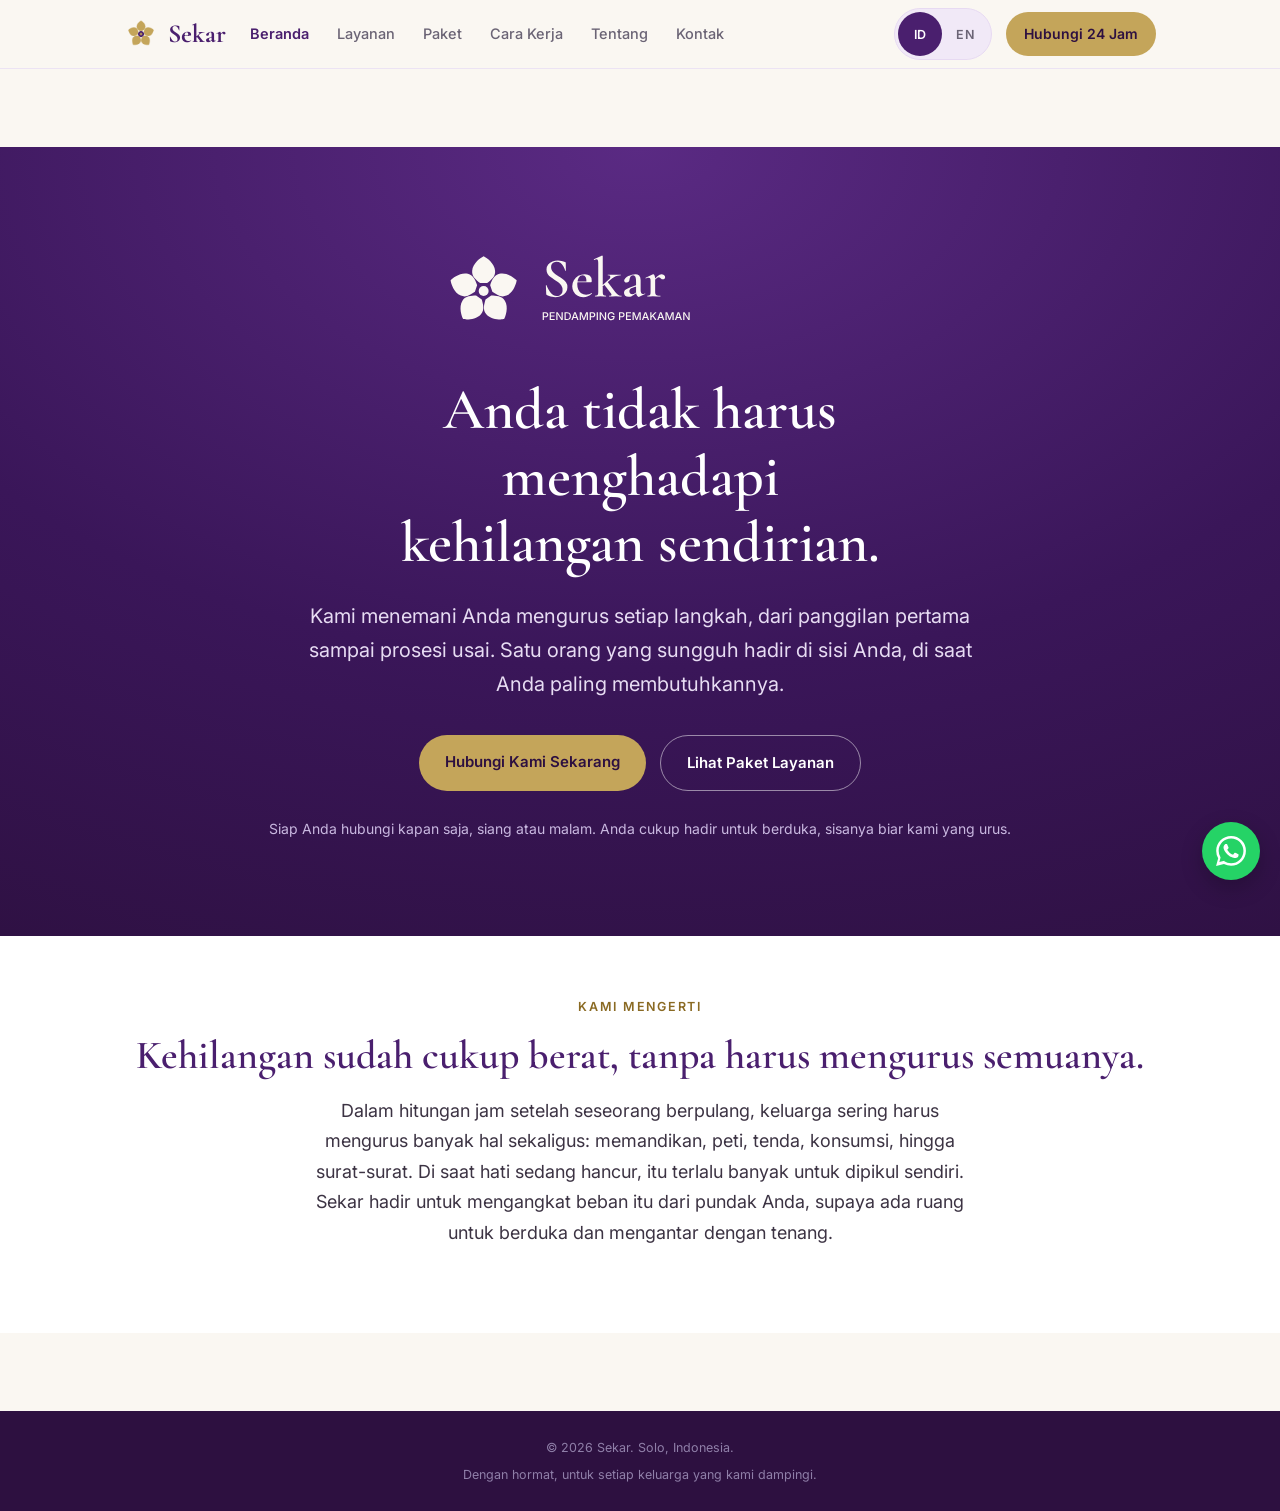
==== index.html @ c7b385d5 "Hero copy: drop "Solo" + pricing, warmer tone (ID + EN) Per founder feedback: remove the city ("Solo" ====
<!DOCTYPE html>
<html lang="id">
<head>
<meta charset="utf-8">
<meta name="viewport" content="width=device-width, initial-scale=1, viewport-fit=cover">
<title>Sekar — Pendamping Pemakaman, Solo</title>
<meta name="description" content="Sekar menemani keluarga di Solo mengurus seluruh proses pemakaman dan kremasi, dari telepon pertama sampai prosesi selesai. Satu harga tetap, satu orang yang menemani Anda.">
<link rel="icon" type="image/svg+xml" href="assets/favicon.svg">
<link rel="icon" type="image/png" href="assets/favicon.png">
<link rel="apple-touch-icon" href="assets/apple-touch-icon.png">
<link rel="preconnect" href="https://fonts.googleapis.com">
<link rel="preconnect" href="https://fonts.gstatic.com" crossorigin>
<link href="https://fonts.googleapis.com/css2?family=Cormorant+Garamond:wght@500;600;700&family=Inter:wght@400;500;600&display=swap" rel="stylesheet">
<link rel="stylesheet" href="styles.css">
<meta name="theme-color" content="#4a1f6e">
<meta name="author" content="Sekar">
<meta name="robots" content="index, follow">
<link rel="canonical" href="https://sekarfuneral.com/">
<!-- Open Graph (WhatsApp / Facebook) -->
<meta property="og:type" content="website">
<meta property="og:locale" content="id_ID">
<meta property="og:locale:alternate" content="en_US">
<meta property="og:site_name" content="Sekar">
<meta property="og:title" content="Sekar — Pendamping Pemakaman, Solo">
<meta property="og:description" content="Sekar menemani keluarga di Solo mengurus seluruh proses pemakaman dan kremasi, dari telepon pertama sampai prosesi selesai. Satu harga tetap, satu orang yang menemani Anda.">
<meta property="og:url" content="https://sekarfuneral.com/">
<meta property="og:image" content="https://sekarfuneral.com/assets/og-image.png">
<meta property="og:image:width" content="1200">
<meta property="og:image:height" content="630">
<meta property="og:image:alt" content="Sekar — Pendamping Pemakaman, Solo">
<!-- Twitter / X -->
<meta name="twitter:card" content="summary_large_image">
<meta name="twitter:title" content="Sekar — Pendamping Pemakaman, Solo">
<meta name="twitter:description" content="Sekar menemani keluarga di Solo mengurus seluruh proses pemakaman dan kremasi, dari telepon pertama sampai prosesi selesai. Satu harga tetap, satu orang yang menemani Anda.">
<meta name="twitter:image" content="https://sekarfuneral.com/assets/og-image.png">
</head>
<body>

<a class="skip" href="#main" data-i18n="skip">Lewati ke konten utama</a>

<header>
  <div class="wrap">
    <nav aria-label="Utama">
      <a class="brand" data-view="beranda" href="#beranda" aria-label="Sekar — beranda"><img src="assets/logo.png" width="34" height="34" alt="Sekar"><span>Sekar</span></a>
      <div class="menu-links">
        <a data-view="beranda" href="#beranda" data-i18n="nav.beranda">Beranda</a>
        <a data-view="layanan" href="#layanan" data-i18n="nav.layanan">Layanan</a>
        <a data-view="paket" href="#paket" data-i18n="nav.paket">Paket</a>
        <a data-view="cara" href="#cara" data-i18n="nav.cara">Cara Kerja</a>
        <a data-view="tentang" href="#tentang" data-i18n="nav.tentang">Tentang</a>
        <a data-view="kontak" href="#kontak" data-i18n="nav.kontak">Kontak</a>
      </div>
      <div class="nav-right">
        <div class="lang" role="group" aria-label="Pilih bahasa / Choose language">
          <button type="button" class="lang-btn is-active" data-lang="id" aria-pressed="true">ID</button>
          <button type="button" class="lang-btn" data-lang="en" aria-pressed="false">EN</button>
        </div>
        <a class="btn wa" data-wa href="https://wa.me/6287771111177?text=Halo%20Sekar%2C%20saya%20membutuhkan%20pendampingan." data-i18n="nav.cta">Hubungi 24 Jam</a>
      </div>
    </nav>
  </div>
</header>

<main id="main">

  <!-- ===== BERANDA ===== -->
  <section class="view active" data-view="beranda" aria-label="Beranda">
    <div class="hero">
      <div class="wrap">
        <img class="hero-mark" src="assets/lockup-dark.svg" data-lock="dark" width="400" height="120" data-i18n-alt="hero.imgAlt" alt="Sekar — Pendamping Pemakaman">
        <h1 data-i18n="hero.title">Anda tidak harus menghadapi kehilangan sendirian.</h1>
        <p class="lead" data-i18n="hero.lead">Kami menemani Anda mengurus setiap langkah, dari panggilan pertama sampai prosesi usai. Satu orang yang sungguh hadir di sisi Anda, di saat Anda paling membutuhkannya.</p>
        <div class="cta">
          <a class="btn wa" data-wa href="https://wa.me/6287771111177?text=Halo%20Sekar%2C%20saya%20membutuhkan%20pendampingan." data-i18n="hero.cta1">Hubungi Kami Sekarang</a>
          <a class="btn btn-ghost" data-view="paket" href="#paket" data-i18n="hero.cta2">Lihat Paket Layanan</a>
        </div>
        <p class="reassure" data-i18n="hero.reassure">Siap Anda hubungi kapan saja, siang atau malam. Anda cukup hadir untuk berduka, sisanya biar kami yang urus.</p>
      </div>
    </div>
    <div class="view-body soft-bg center">
      <div class="wrap">
        <p class="kicker" data-i18n="empati.kicker">Kami mengerti</p>
        <h2 data-i18n="empati.h2">Kehilangan sudah cukup berat, tanpa harus mengurus semuanya.</h2>
        <p class="lead-p" data-i18n="empati.body">Dalam hitungan jam setelah seseorang berpulang, keluarga sering harus mengurus banyak hal sekaligus: memandikan, peti, tenda, konsumsi, hingga surat-surat. Di saat hati sedang hancur, itu terlalu banyak untuk dipikul sendiri. Sekar hadir untuk mengangkat beban itu dari pundak Anda, supaya ada ruang untuk berduka dan mengantar dengan tenang.</p>
      </div>
    </div>
  </section>

  <!-- ===== LAYANAN ===== -->
  <section class="view" data-view="layanan" aria-label="Layanan">
    <header class="view-hero" data-q="white lily flowers arrangement soft serene">
      <div class="view-hero-media"><img class="view-img" alt="" aria-hidden="true"></div>
      <div class="view-hero-text">
        <p class="kicker" data-i18n="layanan.kicker">Yang kami urus</p>
        <h2 data-i18n="layanan.h2">Satu telepon, semuanya tertangani.</h2>
      </div>
    </header>
    <div class="view-body">
      <div class="wrap">
        <p class="lead-p" data-i18n="layanan.lead">Anda tidak perlu menghubungi banyak vendor satu per satu. Cukup hubungi kami, dan biarkan Funeral Manager Sekar yang mengoordinasikan semuanya.</p>
        <ul class="handle-grid">
          <li data-i18n="layanan.i1">Pemulasaraan jenazah sesuai keyakinan dan adat keluarga</li>
          <li data-i18n="layanan.i2">Peti, bunga, dan perlengkapan pemberangkatan</li>
          <li data-i18n="layanan.i3">Tenda, kursi, tata suara, dan perlengkapan rumah duka</li>
          <li data-i18n="layanan.i4">Konsumsi untuk para pelayat</li>
          <li data-i18n="layanan.i5">Bunga papan dan dekorasi</li>
          <li data-i18n="layanan.i6">Layanan keagamaan dan pemandu acara</li>
          <li data-i18n="layanan.i7">Pengurusan surat dan administrasi</li>
          <li data-i18n="layanan.i8">Pendampingan penuh dari awal sampai prosesi selesai</li>
        </ul>

        <div class="svc-head center">
          <p class="kicker" data-i18n="svc_heading">Layanan Lengkap</p>
          <h2 data-i18n="svc_subhead">Apa pun yang Anda butuhkan, satu nomor sudah cukup.</h2>
          <p class="lead-p" style="margin:0 auto" data-i18n="svc_intro">Sekar menemani setiap bentuk perpisahan, dan setiap kebutuhan yang menyertainya.</p>
        </div>
        <div class="svc-grid">
          <div class="svc-card"><h3 data-i18n="svc_farewell">Pengantaran Terakhir (Muslim &amp; Non-Muslim)</h3><p data-i18n="svc_farewell_d">Kami menyiapkan seluruh prosesi sesuai keyakinan dan adat keluarga, dari memandikan sampai pemberangkatan ke peristirahatan terakhir. Anda cukup hadir dan berdoa, sisanya kami yang pikul.</p></div>
          <div class="svc-card"><h3 data-i18n="svc_cremation">Kremasi</h3><p data-i18n="svc_cremation_d">Bagi keluarga yang memilih kremasi, kami mengatur semuanya: perawatan jenazah, koordinasi dengan krematorium, prosesi, hingga penyerahan abu dengan layak dan tenang.</p></div>
          <div class="svc-card"><h3 data-i18n="svc_care">Pemulasaraan &amp; Perawatan Jenazah</h3><p data-i18n="svc_care_d">Memandikan, mengkafani, atau merias dengan tangan yang terlatih dan hati yang menghormati. Kami memperlakukan setiap jenazah seperti keluarga sendiri.</p></div>
          <div class="svc-card"><h3 data-i18n="svc_preserve">Pengawetan Jenazah</h3><p data-i18n="svc_preserve_d">Saat prosesi harus menunggu kerabat dari jauh, kami menyediakan pengawetan yang aman dan profesional, supaya keluarga punya waktu berkumpul dan berpamitan.</p></div>
          <div class="svc-card"><h3 data-i18n="svc_relocation">Pindah Makam &amp; Pemakaman Ulang</h3><p data-i18n="svc_relocation_d">Memindahkan makam orang terkasih ke tempat yang lebih baik bukan perkara mudah. Kami mengurus izin, penggalian, pemindahan, sampai pemakaman ulang dengan hati-hati dan penuh hormat.</p></div>
          <div class="svc-card"><h3 data-i18n="svc_repatriation">Repatriasi &amp; Pengiriman Jenazah</h3><p data-i18n="svc_repatriation_d">Saat seseorang berpulang jauh dari rumah, kami bantu uruskan pemulangannya: dokumen, pengawetan, dan koordinasi pengiriman antar kota maupun antar negara lewat mitra tepercaya, sampai tiba kembali di tengah keluarga.</p></div>
          <div class="svc-card"><h3 data-i18n="svc_casket">Peti, Bunga, dan Perlengkapan</h3><p data-i18n="svc_casket_d">Dari peti sederhana yang terhormat sampai ukiran jati terbaik, lengkap dengan bunga dan dekorasi. Anda memilih, kami yang menyiapkan.</p></div>
          <div class="svc-card"><h3 data-i18n="svc_home">Rumah Duka &amp; Perlengkapan Prosesi</h3><p data-i18n="svc_home_d">Tenda, kursi, tata suara, dan konsumsi untuk pelayat, tertata rapi sebelum tamu pertama datang. Tempat yang teduh untuk melepas dengan layak.</p></div>
          <div class="svc-card"><h3 data-i18n="svc_religious">Layanan Keagamaan &amp; Dokumentasi</h3><p data-i18n="svc_religious_d">Kami menghadirkan pemuka agama sesuai keyakinan keluarga, pemandu acara, serta foto dan video bila Anda ingin menyimpan kenangan prosesi.</p></div>
          <div class="svc-card"><h3 data-i18n="svc_admin">Pengurusan Surat &amp; Administrasi</h3><p data-i18n="svc_admin_d">Surat kematian dan berkas yang melelahkan itu kami yang urus, supaya Anda tidak perlu bolak-balik di tengah duka.</p></div>
          <div class="svc-card"><h3 data-i18n="svc_plan">Proteksi Sekar (Rencana Sejak Dini)</h3><p data-i18n="svc_plan_d">Sebagian keluarga memilih merencanakan jauh hari, supaya kelak tidak ada yang dibebani keputusan tergesa. Lewat Proteksi Sekar, semuanya bisa disiapkan dari sekarang, dengan tenang dan cicilan yang ringan.</p></div>
          <div class="svc-card"><h3 data-i18n="svc_companion">Pendampingan Funeral Manager</h3><p data-i18n="svc_companion_d">Di setiap layanan, satu orang dari Sekar menemani Anda dari telepon pertama sampai semuanya selesai. Bukan sekadar suara di telepon, tapi seseorang yang benar-benar hadir.</p></div>
        </div>
      </div>
    </div>
  </section>

  <!-- ===== PAKET ===== -->
  <section class="view" data-view="paket" aria-label="Paket">
    <header class="view-hero" data-q="soft lit candle warm calm minimal">
      <div class="view-hero-media"><img class="view-img" alt="" aria-hidden="true"></div>
      <div class="view-hero-text">
        <p class="kicker" data-i18n="paket.kicker">Paket layanan</p>
        <h2 data-i18n="paket.h2">Harga tetap, tertulis jelas, tanpa kejutan.</h2>
      </div>
    </header>
    <div class="view-body center">
      <div class="wrap">
        <p class="lead-p" style="margin:0 auto" data-i18n="paket.lead">Pilih satu tingkat layanan yang paling sesuai. Tidak ada tawar-menawar, dan tidak ada biaya tersembunyi di kemudian hari.</p>
        <div class="pkgs">
          <div class="pkg">
            <p class="tag">Lestari</p>
            <h3>Essential</h3>
            <p class="price">Rp 17,5 jt</p>
            <p data-i18n="pkg1.desc">Layanan yang lengkap dan terhormat, untuk keluarga yang menginginkan kesederhanaan dalam mengantar.</p>
          </div>
          <div class="pkg feat">
            <span class="ribbon" data-i18n="paket.ribbon">Paling dipilih</span>
            <p class="tag">Utama</p>
            <h3>Premium</h3>
            <p class="price">Rp 32 jt</p>
            <p data-i18n="pkg2.desc">Penghormatan penuh, dengan setiap detail dijaga dan disiapkan dengan cermat.</p>
          </div>
          <div class="pkg">
            <p class="tag">Mulia</p>
            <h3>Elite</h3>
            <p class="price">Rp 45 jt</p>
            <p data-i18n="pkg3.desc">Perpisahan yang khidmat dan menyeluruh, lengkap dengan dokumentasi dan dekorasi terbaik.</p>
          </div>
        </div>
        <p class="pkg-note" data-i18n="paket.note">Setiap paket sudah mencakup seluruh kebutuhan inti. Hubungi kami untuk rincian lengkap dan penyesuaian sesuai keyakinan keluarga.</p>
      </div>
    </div>
  </section>

  <!-- ===== CARA KERJA ===== -->
  <section class="view" data-view="cara" aria-label="Cara Kerja">
    <header class="view-hero" data-q="white frangipani flower gentle hands">
      <div class="view-hero-media"><img class="view-img" alt="" aria-hidden="true"></div>
      <div class="view-hero-text">
        <p class="kicker" data-i18n="cara.kicker">Cara kerja</p>
        <h2 data-i18n="cara.h2">Empat langkah, satu pendamping di sisi Anda.</h2>
      </div>
    </header>
    <div class="view-body deep-bg center">
      <div class="wrap">
        <ol class="tl">
          <li class="tl-item">
            <div class="tl-node" aria-hidden="true">1</div>
            <h3 data-i18n="cf1.t">Anda hubungi kami</h3>
            <p class="tl-lead" data-i18n="cf1.p">Satu telepon atau pesan WhatsApp — kapan saja, siang, malam, atau dini hari.</p>
            <ul class="tl-list">
              <li data-i18n="cf1.a">Dijawab dalam hitungan menit oleh orang sungguhan, bukan mesin.</li>
              <li data-i18n="cf1.b">Ceritakan secukupnya; kami yang menuntun apa yang perlu disiapkan.</li>
              <li data-i18n="cf1.c">Tidak ada biaya untuk bertanya atau berkonsultasi.</li>
            </ul>
          </li>
          <li class="tl-item">
            <div class="tl-node" aria-hidden="true">2</div>
            <h3 data-i18n="cf2.t">Funeral Manager datang menemui</h3>
            <p class="tl-lead" data-i18n="cf2.p">Satu pendamping dari Sekar hadir langsung ke rumah atau rumah sakit.</p>
            <ul class="tl-list">
              <li data-i18n="cf2.a">Memahami keyakinan, adat, dan keinginan keluarga lebih dulu.</li>
              <li data-i18n="cf2.b">Menjelaskan setiap pilihan dan harganya secara terbuka — tanpa tekanan.</li>
              <li data-i18n="cf2.c">Anda yang memutuskan dengan tenang; kami hanya memberi saran.</li>
            </ul>
          </li>
          <li class="tl-item">
            <div class="tl-node" aria-hidden="true">3</div>
            <h3 data-i18n="cf3.t">Kami siapkan semuanya</h3>
            <p class="tl-lead" data-i18n="cf3.p">Begitu Anda setuju, seluruh kebutuhan kami urus sekaligus.</p>
            <ul class="tl-list">
              <li data-i18n="cf3.a">Pemulasaraan jenazah sesuai keyakinan keluarga.</li>
              <li data-i18n="cf3.b">Peti, bunga, tenda, kursi, tata suara, dan konsumsi pelayat.</li>
              <li data-i18n="cf3.c">Dokumen dan surat-surat, serta koordinasi mitra bila diperlukan.</li>
            </ul>
          </li>
          <li class="tl-item">
            <div class="tl-node" aria-hidden="true">4</div>
            <h3 data-i18n="cf4.t">Prosesi &amp; pengantaran</h3>
            <p class="tl-lead" data-i18n="cf4.p">Saat harinya tiba, Anda cukup hadir untuk berdoa dan mengantar.</p>
            <ul class="tl-list">
              <li data-i18n="cf4.a">Funeral Manager menjaga jalannya prosesi dari awal sampai akhir.</li>
              <li data-i18n="cf4.b">Keluarga fokus pada yang terpenting: melepas dengan tenang.</li>
              <li data-i18n="cf4.c">Sisanya — sampai hal terkecil — menjadi tanggung jawab kami.</li>
            </ul>
          </li>
        </ol>
      </div>
    </div>
  </section>

  <!-- ===== TENTANG ===== -->
  <section class="view" data-view="tentang" aria-label="Tentang">
    <header class="view-hero" data-q="jasmine melati white flowers soft">
      <div class="view-hero-media"><img class="view-img" alt="" aria-hidden="true"></div>
      <div class="view-hero-text">
        <p class="kicker" data-i18n="tentang.kicker">Tentang Sekar</p>
        <h2 data-i18n="tentang.h2">Lahir di Solo, dari satu keyakinan sederhana.</h2>
      </div>
    </header>
    <div class="view-body">
      <div class="wrap about">
        <div>
          <p class="lead-p" data-i18n="tentang.body">Keluarga yang berduka layak ditemani, bukan dibiarkan mengurus semuanya sendiri. Nama “Sekar” berarti bunga dalam bahasa Jawa — lambang penghormatan dan kenangan. Itulah yang ingin kami berikan kepada setiap keluarga yang kami dampingi: penghormatan yang tenang, dan kehadiran yang bisa diandalkan.</p>
        </div>
        <img src="assets/lockup-light.svg" data-lock="light" width="440" height="132" data-i18n-alt="hero.imgAlt" alt="Sekar — Pendamping Pemakaman" loading="lazy">
      </div>
      <div class="wrap" style="margin-top:18px">
        <p class="kicker center" data-i18n="nilai.kicker" style="text-align:center;display:block;margin-bottom:14px">Mengapa keluarga memilih Sekar</p>
        <div class="values">
          <div class="value"><h3 data-i18n="v1.h3">Hadir secara langsung</h3><p data-i18n="v1.p">Kami datang dan mendampingi, bukan sekadar nomor telepon yang sulit dihubungi.</p></div>
          <div class="value"><h3 data-i18n="v2.h3">Harga yang jujur</h3><p data-i18n="v2.p">Tertulis di awal dan tetap sampai akhir. Tidak ada biaya yang tiba-tiba muncul.</p></div>
          <div class="value"><h3 data-i18n="v3.h3">Menghormati keyakinan</h3><p data-i18n="v3.p">Setiap keluarga, agama, dan adat kami layani dengan hormat yang sama.</p></div>
          <div class="value"><h3 data-i18n="v4.h3">Tepat waktu</h3><p data-i18n="v4.p">Kami tahu di saat seperti ini setiap menit terasa berbeda, dan kami menjaganya.</p></div>
        </div>
      </div>
    </div>
  </section>

  <!-- ===== KONTAK ===== -->
  <section class="view" data-view="kontak" aria-label="Kontak">
    <header class="view-hero" data-q="peaceful misty garden morning calm">
      <div class="view-hero-media"><img class="view-img" alt="" aria-hidden="true"></div>
      <div class="view-hero-text">
        <p class="kicker" data-i18n="kontak.kicker">Hubungi kami</p>
        <h2 data-i18n="ctaband.h2">Kami siap kapan pun Anda membutuhkan.</h2>
      </div>
    </header>
    <div class="view-body center">
      <div class="kontak">
        <p class="lead-p" data-i18n="ctaband.p">Simpan nomor kami. Semoga belum diperlukan dalam waktu dekat. Tapi saat saatnya tiba, Anda tahu harus menghubungi siapa.</p>
        <a class="btn wa" data-wa href="https://wa.me/6287771111177?text=Halo%20Sekar%2C%20saya%20membutuhkan%20pendampingan." data-i18n="ctaband.cta">Hubungi Sekar via WhatsApp</a>
        <div class="kontak-lines">
          <a class="wa" data-wa href="https://wa.me/6287771111177?text=Halo%20Sekar%2C%20saya%20membutuhkan%20pendampingan."><span data-i18n="footer.waLabel">WhatsApp</span>: +62 877-7111-1177</a><br>
          <a href="tel:+6287771111177"><span data-i18n="footer.telLabel">Telepon</span>: +62 877-7111-1177</a><br>
          <span class="muted" data-i18n="footer.tagline">Pendamping Pemakaman Profesional.<br>Melayani 24 jam, Solo Raya.</span>
        </div>
      </div>
    </div>
  </section>

</main>

<footer class="slim">
  <div class="wrap">
    <div class="fnote">
      <span>&copy; 2026 Sekar. Solo, Indonesia.</span>
      <span data-i18n="footer.note">Dengan hormat, untuk setiap keluarga yang kami dampingi.</span>
    </div>
  </div>
</footer>

<div class="svc-modal" id="svcModal" aria-hidden="true">
  <div class="svc-modal-backdrop" data-close></div>
  <div class="svc-modal-card" role="dialog" aria-modal="true" aria-labelledby="svcModalTitle">
    <button type="button" class="svc-modal-x" data-close data-i18n-aria="modal.close" aria-label="Tutup">&times;</button>
    <div class="svc-modal-media"><img id="svcModalImg" alt="" aria-hidden="true"></div>
    <div class="svc-modal-body">
      <h3 id="svcModalTitle"></h3>
      <p id="svcModalDesc"></p>
      <div class="svc-modal-actions">
        <a class="btn" id="svcModalCta" data-i18n="modal.cta" href="#">Tanya tentang layanan ini</a>
        <a class="btn btn-soft" id="svcModalPdf" data-i18n="modal.pdf" href="#" download>Unduh brosur (PDF)</a>
      </div>
    </div>
  </div>
</div>

<a class="fab wa" data-wa href="https://wa.me/6287771111177?text=Halo%20Sekar%2C%20saya%20membutuhkan%20pendampingan." data-i18n-aria="fab.aria" aria-label="Hubungi Sekar via WhatsApp">
  <svg viewBox="0 0 24 24" aria-hidden="true"><path d="M.057 24l1.687-6.163a11.867 11.867 0 01-1.587-5.946C.16 5.335 5.495 0 12.05 0a11.817 11.817 0 018.413 3.488 11.824 11.824 0 013.48 8.414c-.003 6.557-5.338 11.892-11.893 11.892a11.9 11.9 0 01-5.688-1.448L.057 24zm6.597-3.807c1.676.995 3.276 1.591 5.392 1.592 5.448 0 9.886-4.434 9.889-9.885.002-5.462-4.415-9.89-9.881-9.892-5.452 0-9.887 4.434-9.889 9.884a9.86 9.86 0 001.51 5.26l-.999 3.648 3.978-1.042zm11.387-5.464c-.074-.124-.272-.198-.57-.347-.297-.149-1.758-.868-2.031-.967-.272-.099-.47-.149-.669.149-.198.297-.768.967-.941 1.165-.173.198-.347.223-.644.074-.297-.149-1.255-.462-2.39-1.475-.883-.788-1.48-1.761-1.653-2.059-.173-.297-.018-.458.13-.606.134-.133.297-.347.446-.521.151-.172.2-.296.3-.495.099-.198.05-.372-.025-.521-.075-.148-.669-1.611-.916-2.206-.242-.579-.487-.501-.669-.51l-.57-.01c-.198 0-.52.074-.792.372s-1.04 1.016-1.04 2.479 1.065 2.876 1.213 3.074c.149.198 2.095 3.2 5.076 4.487.71.306 1.263.489 1.694.626.712.226 1.36.194 1.872.118.571-.085 1.758-.719 2.006-1.413.248-.695.248-1.29.173-1.414z"/></svg>
</a>

<script>
/* ---- Sekar i18n + multi-view + images -----------------------------------
   1) WA_NUMBER  — ganti dengan nomor Sekar yang asli (kode negara, tanpa + / 0).
   2) CONFIG.googleApiKey + CONFIG.googleCx — isi untuk mengaktifkan foto per
      bagian (Google Custom Search image API). Kosong = situs tetap jalan dengan
      latar gradien ungu (tanpa foto). Lihat catatan di README.
------------------------------------------------------------------------- */
(function () {
  document.documentElement.classList.add("js");

  var WA_NUMBER = "6287771111177"; // TODO ganti dengan nomor Sekar yang asli
  var CONFIG = { unsplashKey: "p_iFH0cjZ0ALmHILPfGMFTMmKx3i_THHaP4oazZPhUQ" }; // Unsplash Access Key (public, client-side)

  var I18N = {
    id: {
      "skip": "Lewati ke konten utama",
      "nav.beranda": "Beranda",
      "nav.layanan": "Layanan", "nav.paket": "Paket", "nav.cara": "Cara Kerja", "nav.tentang": "Tentang",
      "nav.kontak": "Kontak",
      "nav.cta": "Hubungi 24 Jam",
      "hero.imgAlt": "Sekar — Pendamping Pemakaman",
      "hero.title": "Anda tidak harus menghadapi kehilangan sendirian.",
      "hero.lead": "Kami menemani Anda mengurus setiap langkah, dari panggilan pertama sampai prosesi usai. Satu orang yang sungguh hadir di sisi Anda, di saat Anda paling membutuhkannya.",
      "hero.cta1": "Hubungi Kami Sekarang", "hero.cta2": "Lihat Paket Layanan",
      "hero.reassure": "Siap Anda hubungi kapan saja, siang atau malam. Anda cukup hadir untuk berduka, sisanya biar kami yang urus.",
      "empati.kicker": "Kami mengerti",
      "empati.h2": "Kehilangan sudah cukup berat, tanpa harus mengurus semuanya.",
      "empati.body": "Dalam hitungan jam setelah seseorang berpulang, keluarga sering harus mengurus banyak hal sekaligus: memandikan, peti, tenda, konsumsi, hingga surat-surat. Di saat hati sedang hancur, itu terlalu banyak untuk dipikul sendiri. Sekar hadir untuk mengangkat beban itu dari pundak Anda, supaya ada ruang untuk berduka dan mengantar dengan tenang.",
      "layanan.kicker": "Yang kami urus",
      "layanan.h2": "Satu telepon, semuanya tertangani.",
      "layanan.lead": "Anda tidak perlu menghubungi banyak vendor satu per satu. Cukup hubungi kami, dan biarkan Funeral Manager Sekar yang mengoordinasikan semuanya.",
      "layanan.i1": "Pemulasaraan jenazah sesuai keyakinan dan adat keluarga",
      "layanan.i2": "Peti, bunga, dan perlengkapan pemberangkatan",
      "layanan.i3": "Tenda, kursi, tata suara, dan perlengkapan rumah duka",
      "layanan.i4": "Konsumsi untuk para pelayat",
      "layanan.i5": "Bunga papan dan dekorasi",
      "layanan.i6": "Layanan keagamaan dan pemandu acara",
      "layanan.i7": "Pengurusan surat dan administrasi",
      "layanan.i8": "Pendampingan penuh dari awal sampai prosesi selesai",
      "paket.kicker": "Paket layanan",
      "paket.h2": "Harga tetap, tertulis jelas, tanpa kejutan.",
      "paket.lead": "Pilih satu tingkat layanan yang paling sesuai. Tidak ada tawar-menawar, dan tidak ada biaya tersembunyi di kemudian hari.",
      "paket.ribbon": "Paling dipilih",
      "pkg1.desc": "Layanan yang lengkap dan terhormat, untuk keluarga yang menginginkan kesederhanaan dalam mengantar.",
      "pkg2.desc": "Penghormatan penuh, dengan setiap detail dijaga dan disiapkan dengan cermat.",
      "pkg3.desc": "Perpisahan yang khidmat dan menyeluruh, lengkap dengan dokumentasi dan dekorasi terbaik.",
      "paket.note": "Setiap paket sudah mencakup seluruh kebutuhan inti. Hubungi kami untuk rincian lengkap dan penyesuaian sesuai keyakinan keluarga.",
      "cara.kicker": "Cara kerja",
      "cara.h2": "Empat langkah, satu pendamping di sisi Anda.",
      "cf1.t": "Anda hubungi kami",
      "cf1.p": "Satu telepon atau pesan WhatsApp — kapan saja, siang, malam, atau dini hari.",
      "cf1.a": "Dijawab dalam hitungan menit oleh orang sungguhan, bukan mesin.",
      "cf1.b": "Ceritakan secukupnya; kami yang menuntun apa yang perlu disiapkan.",
      "cf1.c": "Tidak ada biaya untuk bertanya atau berkonsultasi.",
      "cf2.t": "Funeral Manager datang menemui",
      "cf2.p": "Satu pendamping dari Sekar hadir langsung ke rumah atau rumah sakit.",
      "cf2.a": "Memahami keyakinan, adat, dan keinginan keluarga lebih dulu.",
      "cf2.b": "Menjelaskan setiap pilihan dan harganya secara terbuka — tanpa tekanan.",
      "cf2.c": "Anda yang memutuskan dengan tenang; kami hanya memberi saran.",
      "cf3.t": "Kami siapkan semuanya",
      "cf3.p": "Begitu Anda setuju, seluruh kebutuhan kami urus sekaligus.",
      "cf3.a": "Pemulasaraan jenazah sesuai keyakinan keluarga.",
      "cf3.b": "Peti, bunga, tenda, kursi, tata suara, dan konsumsi pelayat.",
      "cf3.c": "Dokumen dan surat-surat, serta koordinasi mitra bila diperlukan.",
      "cf4.t": "Prosesi & pengantaran",
      "cf4.p": "Saat harinya tiba, Anda cukup hadir untuk berdoa dan mengantar.",
      "cf4.a": "Funeral Manager menjaga jalannya prosesi dari awal sampai akhir.",
      "cf4.b": "Keluarga fokus pada yang terpenting: melepas dengan tenang.",
      "cf4.c": "Sisanya — sampai hal terkecil — menjadi tanggung jawab kami.",
      "step1.h3": "Anda hubungi kami", "step1.p": "Telepon atau WhatsApp kapan saja, siang atau malam.",
      "step2.h3": "Kami datang menemui", "step2.p": "Funeral Manager Sekar hadir langsung untuk menemani keluarga.",
      "step3.h3": "Kami urus semuanya", "step3.p": "Anda cukup hadir untuk mengantar. Sisanya menjadi tanggung jawab kami.",
      "step1.sub": "Kami menjawab dalam hitungan menit — bukan mesin penjawab, tapi orang yang siap menuntun langkah berikutnya.",
      "step2.sub": "Memahami keyakinan dan adat keluarga, lalu menjelaskan pilihan layanan serta harga dengan terbuka — tanpa tekanan.",
      "step3.sub": "Pemulasaraan, peti, tenda, konsumsi, dokumen, hingga jalannya prosesi — semua kami jaga sampai selesai.",
      "nilai.kicker": "Mengapa keluarga memilih Sekar",
      "nilai.h2": "Karena di saat seperti ini, Anda butuh ditemani — bukan sekadar dilayani.",
      "v1.h3": "Hadir secara langsung", "v1.p": "Kami datang dan mendampingi, bukan sekadar nomor telepon yang sulit dihubungi.",
      "v2.h3": "Harga yang jujur", "v2.p": "Tertulis di awal dan tetap sampai akhir. Tidak ada biaya yang tiba-tiba muncul.",
      "v3.h3": "Menghormati keyakinan", "v3.p": "Setiap keluarga, agama, dan adat kami layani dengan hormat yang sama.",
      "v4.h3": "Tepat waktu", "v4.p": "Kami tahu di saat seperti ini setiap menit terasa berbeda, dan kami menjaganya.",
      "tentang.kicker": "Tentang Sekar",
      "tentang.h2": "Lahir di Solo, dari satu keyakinan sederhana.",
      "tentang.body": "Keluarga yang berduka layak ditemani, bukan dibiarkan mengurus semuanya sendiri. Nama “Sekar” berarti bunga dalam bahasa Jawa — lambang penghormatan dan kenangan. Itulah yang ingin kami berikan kepada setiap keluarga yang kami dampingi: penghormatan yang tenang, dan kehadiran yang bisa diandalkan.",
      "ctaband.h2": "Kami siap kapan pun Anda membutuhkan.",
      "ctaband.p": "Simpan nomor kami. Semoga belum diperlukan dalam waktu dekat. Tapi saat saatnya tiba, Anda tahu harus menghubungi siapa.",
      "ctaband.cta": "Hubungi Sekar via WhatsApp",
      "kontak.kicker": "Hubungi kami",
      "svc_heading": "Layanan Lengkap",
      "svc_subhead": "Apa pun yang Anda butuhkan, satu nomor sudah cukup.",
      "svc_intro": "Sekar menemani setiap bentuk perpisahan, dan setiap kebutuhan yang menyertainya.",
      "svc_farewell": "Pengantaran Terakhir (Muslim & Non-Muslim)",
      "svc_farewell_d": "Kami menyiapkan seluruh prosesi sesuai keyakinan dan adat keluarga, dari memandikan sampai pemberangkatan ke peristirahatan terakhir. Anda cukup hadir dan berdoa, sisanya kami yang pikul.",
      "svc_cremation": "Kremasi",
      "svc_cremation_d": "Bagi keluarga yang memilih kremasi, kami mengatur semuanya: perawatan jenazah, koordinasi dengan krematorium, prosesi, hingga penyerahan abu dengan layak dan tenang.",
      "svc_care": "Pemulasaraan & Perawatan Jenazah",
      "svc_care_d": "Memandikan, mengkafani, atau merias dengan tangan yang terlatih dan hati yang menghormati. Kami memperlakukan setiap jenazah seperti keluarga sendiri.",
      "svc_preserve": "Pengawetan Jenazah",
      "svc_preserve_d": "Saat prosesi harus menunggu kerabat dari jauh, kami menyediakan pengawetan yang aman dan profesional, supaya keluarga punya waktu berkumpul dan berpamitan.",
      "svc_relocation": "Pindah Makam & Pemakaman Ulang",
      "svc_relocation_d": "Memindahkan makam orang terkasih ke tempat yang lebih baik bukan perkara mudah. Kami mengurus izin, penggalian, pemindahan, sampai pemakaman ulang dengan hati-hati dan penuh hormat.",
      "svc_repatriation": "Repatriasi & Pengiriman Jenazah",
      "svc_repatriation_d": "Saat seseorang berpulang jauh dari rumah, kami bantu uruskan pemulangannya: dokumen, pengawetan, dan koordinasi pengiriman antar kota maupun antar negara lewat mitra tepercaya, sampai tiba kembali di tengah keluarga.",
      "svc_casket": "Peti, Bunga, dan Perlengkapan",
      "svc_casket_d": "Dari peti sederhana yang terhormat sampai ukiran jati terbaik, lengkap dengan bunga dan dekorasi. Anda memilih, kami yang menyiapkan.",
      "svc_home": "Rumah Duka & Perlengkapan Prosesi",
      "svc_home_d": "Tenda, kursi, tata suara, dan konsumsi untuk pelayat, tertata rapi sebelum tamu pertama datang. Tempat yang teduh untuk melepas dengan layak.",
      "svc_religious": "Layanan Keagamaan & Dokumentasi",
      "svc_religious_d": "Kami menghadirkan pemuka agama sesuai keyakinan keluarga, pemandu acara, serta foto dan video bila Anda ingin menyimpan kenangan prosesi.",
      "svc_admin": "Pengurusan Surat & Administrasi",
      "svc_admin_d": "Surat kematian dan berkas yang melelahkan itu kami yang urus, supaya Anda tidak perlu bolak-balik di tengah duka.",
      "svc_plan": "Proteksi Sekar (Rencana Sejak Dini)",
      "svc_plan_d": "Sebagian keluarga memilih merencanakan jauh hari, supaya kelak tidak ada yang dibebani keputusan tergesa. Lewat Proteksi Sekar, semuanya bisa disiapkan dari sekarang, dengan tenang dan cicilan yang ringan.",
      "svc_companion": "Pendampingan Funeral Manager",
      "svc_companion_d": "Di setiap layanan, satu orang dari Sekar menemani Anda dari telepon pertama sampai semuanya selesai. Bukan sekadar suara di telepon, tapi seseorang yang benar-benar hadir.",
      "svc_more": "Selengkapnya →",
      "modal.cta": "Tanya tentang layanan ini",
      "modal.pdf": "Unduh brosur (PDF)",
      "modal.close": "Tutup",
      "footer.tagline": "Pendamping Pemakaman Profesional.<br>Melayani 24 jam, Solo Raya.",
      "footer.contactLabel": "Hubungi", "footer.waLabel": "WhatsApp", "footer.telLabel": "Telepon",
      "footer.linksLabel": "Tautan",
      "footer.note": "Dengan hormat, untuk setiap keluarga yang kami dampingi.",
      "fab.aria": "Hubungi Sekar via WhatsApp",
      "_title": "Sekar — Pendamping Pemakaman, Solo",
      "_desc": "Sekar menemani keluarga di Solo mengurus seluruh proses pemakaman dan kremasi, dari telepon pertama sampai prosesi selesai. Satu harga tetap, satu orang yang menemani Anda.",
      "_wa": "Halo Sekar, saya membutuhkan pendampingan."
    },
    en: {
      "skip": "Skip to main content",
      "nav.beranda": "Home",
      "nav.layanan": "Services", "nav.paket": "Packages", "nav.cara": "How It Works", "nav.tentang": "About",
      "nav.kontak": "Contact",
      "nav.cta": "Reach Us 24/7",
      "hero.imgAlt": "Sekar — Funeral Companions",
      "hero.title": "You don't have to face this loss alone.",
      "hero.lead": "We stay with you through every step, from the first call to the final farewell. One person genuinely by your side, when you need it most.",
      "hero.cta1": "Reach Us Now", "hero.cta2": "See Our Packages",
      "hero.reassure": "Reach us any time, day or night. You only need to be there to grieve, and we'll take care of everything else.",
      "empati.kicker": "We understand",
      "empati.h2": "Grief is heavy enough without a hundred arrangements to make.",
      "empati.body": "In the hours after someone passes, families are asked to handle so much at once — bathing, the casket, the tent, the meals, the paperwork. When your heart is breaking, it is far too much to carry alone. Sekar is here to lift that weight from your shoulders, so there is room to grieve and to say goodbye in peace.",
      "layanan.kicker": "What we handle",
      "layanan.h2": "One call, and it’s all taken care of.",
      "layanan.lead": "No need to chase a dozen vendors one by one. Call us once, and let your Sekar funeral manager coordinate everything.",
      "layanan.i1": "Care and preparation of the deceased, true to your faith and customs",
      "layanan.i2": "Casket, flowers, and farewell essentials",
      "layanan.i3": "Tent, seating, sound, and everything the home needs",
      "layanan.i4": "Refreshments for those who come to pay respects",
      "layanan.i5": "Condolence flowers and decoration",
      "layanan.i6": "Religious services and a guide for the ceremony",
      "layanan.i7": "Documents and administrative arrangements",
      "layanan.i8": "Full companionship, from the first moment to the last",
      "paket.kicker": "Service packages",
      "paket.h2": "Fixed prices, written plainly, with no surprises.",
      "paket.lead": "Choose the level of care that feels right. No haggling, and no hidden costs later on.",
      "paket.ribbon": "Most chosen",
      "pkg1.desc": "Complete, dignified care for families who wish to say goodbye simply.",
      "pkg2.desc": "Full honor, with every detail tended to and prepared with care.",
      "pkg3.desc": "A solemn, complete farewell, with the finest documentation and decoration.",
      "paket.note": "Every package covers all the essentials. Reach us for full details and adjustments to suit your family’s beliefs.",
      "cara.kicker": "How it works",
      "cara.h2": "Four steps, one companion by your side.",
      "cf1.t": "You reach out",
      "cf1.p": "One call or WhatsApp message — at any hour: day, night, or before dawn.",
      "cf1.a": "Answered within minutes by a real person, not a machine.",
      "cf1.b": "Tell us only what you can; we'll guide what needs to happen next.",
      "cf1.c": "No charge to ask, or to talk it through.",
      "cf2.t": "Your funeral manager comes to you",
      "cf2.p": "One companion from Sekar comes in person — to your home or the hospital.",
      "cf2.a": "First understands your family's faith, customs, and wishes.",
      "cf2.b": "Explains every option and its price openly — with no pressure.",
      "cf2.c": "You decide, calmly; we only advise.",
      "cf3.t": "We prepare everything",
      "cf3.p": "Once you agree, we arrange every need at once.",
      "cf3.a": "Care and preparation of the deceased, true to your faith.",
      "cf3.b": "Casket, flowers, tent, seating, sound, and refreshments for guests.",
      "cf3.c": "Documents and paperwork, plus partner coordination when needed.",
      "cf4.t": "The ceremony and farewell",
      "cf4.p": "When the day comes, you need only be there to pray and say goodbye.",
      "cf4.a": "Your funeral manager keeps the ceremony running from start to finish.",
      "cf4.b": "Your family focuses on what matters most: a peaceful farewell.",
      "cf4.c": "The rest — down to the smallest detail — is ours to carry.",
      "step1.h3": "You reach out", "step1.p": "Call or WhatsApp us at any hour, day or night.",
      "step2.h3": "We come to you", "step2.p": "Your Sekar funeral manager arrives in person to be with your family.",
      "step3.h3": "We handle everything", "step3.p": "You need only be there to say goodbye. The rest is ours to carry.",
      "step1.sub": "We answer within minutes — not an automated machine, but a person ready to guide your next step.",
      "step2.sub": "We learn your family's faith and customs, then explain the options and prices openly — no pressure.",
      "step3.sub": "Body care, casket, tent, refreshments, documents, and the ceremony itself — we see it all through to the end.",
      "nilai.kicker": "Why families choose Sekar",
      "nilai.h2": "Because at a time like this, you need someone beside you — not just a service.",
      "v1.h3": "Present in person", "v1.p": "We show up and stay close — not a phone number that’s hard to reach.",
      "v2.h3": "Honest pricing", "v2.p": "Written from the start and unchanged to the end. Nothing appears out of nowhere.",
      "v3.h3": "Respect for every belief", "v3.p": "Every family, faith, and custom is met with the same respect.",
      "v4.h3": "There on time", "v4.p": "We know how much every minute matters now, and we honor it.",
      "tentang.kicker": "About Sekar",
      "tentang.h2": "Born in Solo, from one simple belief.",
      "tentang.body": "A grieving family deserves to be accompanied, not left to manage everything alone. “Sekar” means flower in Javanese — a symbol of honor and remembrance. That is what we hope to give every family we walk beside: quiet honor, and a presence you can rely on.",
      "ctaband.h2": "We’re ready whenever you need us.",
      "ctaband.p": "Save our number. We hope you won’t need it soon. But when the time comes, you’ll know exactly who to call.",
      "ctaband.cta": "Message Sekar on WhatsApp",
      "kontak.kicker": "Get in touch",
      "svc_heading": "Complete Services",
      "svc_subhead": "Whatever you need, one number is enough.",
      "svc_intro": "Sekar accompanies every kind of farewell, and every need that comes with it.",
      "svc_farewell": "The Final Farewell (Muslim & Non-Muslim)",
      "svc_farewell_d": "We prepare the entire ceremony according to your family's faith and customs, from the washing to the final journey. You only need to be present and pray; we carry the rest.",
      "svc_cremation": "Cremation",
      "svc_cremation_d": "For families who choose cremation, we arrange everything: body care, coordination with the crematorium, the ceremony, and the respectful return of the ashes.",
      "svc_care": "Body Care & Preparation",
      "svc_care_d": "Washing, shrouding, or dressing, done by trained hands with genuine respect. We treat every person in our care as our own family.",
      "svc_preserve": "Embalming",
      "svc_preserve_d": "When the ceremony must wait for relatives traveling from afar, we provide safe, professional preservation so the family has time to gather and say goodbye.",
      "svc_relocation": "Grave Relocation",
      "svc_relocation_d": "Moving a loved one's grave to a better resting place is never simple. We handle the permits, the exhumation, the move, and the reburial, carefully and with full respect.",
      "svc_repatriation": "Repatriation & Transfer",
      "svc_repatriation_d": "When someone passes far from home, we help bring them back: documents, preservation, and coordinated transfer across cities or countries through trusted partners, until they return to their family.",
      "svc_casket": "Casket, Flowers & Essentials",
      "svc_casket_d": "From a simple, dignified casket to fine teak carving, with flowers and decoration to match. You choose; we prepare.",
      "svc_home": "Preparing the Mourning Home",
      "svc_home_d": "Tents, chairs, sound, and refreshments for guests, all in place before the first visitor arrives. A calm space to say farewell with dignity.",
      "svc_religious": "Religious Services & Documentation",
      "svc_religious_d": "We bring in a religious leader for your faith, a host for the ceremony, and photo or video documentation if you wish to keep the memory.",
      "svc_admin": "Documents & Administration",
      "svc_admin_d": "We handle the death certificate and the tiring paperwork, so you aren't chasing documents in the middle of your grief.",
      "svc_plan": "The Sekar Plan (Planning Ahead)",
      "svc_plan_d": "Some families prefer to plan ahead, so that no one is left with rushed decisions later. With the Sekar Plan, everything can be arranged now, calmly and in easy installments.",
      "svc_companion": "A Funeral Manager by Your Side",
      "svc_companion_d": "In every service, one person from Sekar stays with you from the first call until everything is done. Not a call center, but someone who is truly there.",
      "svc_more": "View details →",
      "modal.cta": "Ask about this service",
      "modal.pdf": "Download brochure (PDF)",
      "modal.close": "Close",
      "footer.tagline": "Professional funeral companions.<br>Available 24 hours, across Solo Raya.",
      "footer.contactLabel": "Contact", "footer.waLabel": "WhatsApp", "footer.telLabel": "Phone",
      "footer.linksLabel": "Links",
      "footer.note": "With respect, for every family we walk beside.",
      "fab.aria": "Message Sekar on WhatsApp",
      "_title": "Sekar — Funeral Companions, Solo",
      "_desc": "Sekar walks beside families in Solo through every part of a funeral or cremation, from the first call to the final farewell. One fixed price, one person beside you.",
      "_wa": "Hello Sekar, I need your help and guidance."
    }
  };

  var descMeta = document.querySelector('meta[name="description"]');

  function apply(lang) {
    var dict = I18N[lang] || I18N.id;
    document.documentElement.lang = lang;

    document.querySelectorAll("[data-i18n]").forEach(function (el) {
      var v = dict[el.getAttribute("data-i18n")];
      if (v == null) return;
      if (v.indexOf("<") !== -1) el.innerHTML = v; else el.textContent = v;
    });
    document.querySelectorAll("[data-i18n-alt]").forEach(function (el) {
      var v = dict[el.getAttribute("data-i18n-alt")]; if (v != null) el.setAttribute("alt", v);
    });
    document.querySelectorAll("[data-i18n-aria]").forEach(function (el) {
      var v = dict[el.getAttribute("data-i18n-aria")]; if (v != null) el.setAttribute("aria-label", v);
    });

    var suf = lang === "en" ? "-en" : "";
    document.querySelectorAll("img[data-lock]").forEach(function (img) {
      img.setAttribute("src", "assets/lockup-" + img.getAttribute("data-lock") + suf + ".svg");
    });

    var href = "https://wa.me/" + WA_NUMBER + "?text=" + encodeURIComponent(dict["_wa"]);
    document.querySelectorAll("a.wa[data-wa]").forEach(function (a) { a.setAttribute("href", href); });

    if (dict["_title"]) document.title = dict["_title"];
    if (descMeta && dict["_desc"]) descMeta.setAttribute("content", dict["_desc"]);

    document.querySelectorAll(".lang-btn").forEach(function (b) {
      var on = b.getAttribute("data-lang") === lang;
      b.classList.toggle("is-active", on);
      b.setAttribute("aria-pressed", on ? "true" : "false");
    });

    try { localStorage.setItem("sekar-lang", lang); } catch (e) {}
  }

  var saved = "id";
  try { saved = localStorage.getItem("sekar-lang") || "id"; } catch (e) {}
  if (saved !== "id" && saved !== "en") saved = "id";
  apply(saved);

  document.querySelectorAll(".lang-btn").forEach(function (b) {
    b.addEventListener("click", function () { apply(b.getAttribute("data-lang")); });
  });

  /* ---- images (Unsplash API; no key -> gradient stays) ---- */
  function resolveImage(q, onUrl) {
    if (!q || !CONFIG.unsplashKey) return;
    var cacheKey = "sekar-img:" + q, cached = null;
    try { cached = localStorage.getItem(cacheKey); } catch (e) {}
    if (cached) { onUrl(cached); return; }
    var url = "https://api.unsplash.com/search/photos?per_page=1&orientation=landscape&content_filter=high&query=" +
              encodeURIComponent(q) + "&client_id=" + CONFIG.unsplashKey;
    fetch(url).then(function (r) { return r.json(); }).then(function (d) {
      var u = d && d.results && d.results[0] && d.results[0].urls ? d.results[0].urls.regular : null;
      if (!u) return;
      var probe = new Image();
      probe.onload = function () { onUrl(u); try { localStorage.setItem(cacheKey, u); } catch (e) {} };
      probe.src = u;
    }).catch(function () {});
  }
  function loadViewImage(view) {
    var media = view.querySelector(".view-hero-media img");
    if (!media || media.getAttribute("data-done")) return;
    var hero = view.querySelector(".view-hero");
    var q = hero && hero.getAttribute("data-q");
    if (!q) return;
    media.setAttribute("data-done", "1");
    resolveImage(q, function (url) { media.onload = function () { media.classList.add("loaded"); }; media.src = url; });
  }

  /* ---- multi-view router ---- */
  var views = document.querySelectorAll(".view");
  function viewExists(n) { return !!document.querySelector('.view[data-view="' + n + '"]'); }
  function showView(name, push) {
    if (!viewExists(name)) name = "beranda";
    views.forEach(function (v) { v.classList.toggle("active", v.getAttribute("data-view") === name); });
    document.querySelectorAll(".menu-links [data-view]").forEach(function (el) {
      el.classList.toggle("is-current", el.getAttribute("data-view") === name);
    });
    window.scrollTo(0, 0);
    if (push !== false) { try { history.pushState(null, "", "#" + name); } catch (e) { location.hash = name; } }
    var active = document.querySelector('.view[data-view="' + name + '"]');
    if (active) loadViewImage(active);
  }
  document.querySelectorAll("[data-view]").forEach(function (el) {
    if (el.classList.contains("view")) return;
    el.addEventListener("click", function (e) { e.preventDefault(); showView(el.getAttribute("data-view")); });
  });
  window.addEventListener("hashchange", function () {
    var n = (location.hash || "").replace(/^#/, "");
    if (!n || n === "main") return;
    showView(n, false);
  });
  var start = (location.hash || "").replace(/^#/, "");
  showView(start && start !== "main" ? start : "beranda", false);

  /* ---- service detail modal (click a card -> popup with photo + details) ---- */
  var SVC_IMG = {
    svc_farewell: "white funeral flowers serene calm",
    svc_cremation: "white lotus candle soft calm",
    svc_care: "folded white linen cloth soft calm",
    svc_preserve: "white lilies soft calm light",
    svc_relocation: "peaceful cemetery garden green calm",
    svc_repatriation: "airplane window soft clouds calm sky",
    svc_casket: "white funeral flower wreath wood dignified",
    svc_home: "white memorial tent candles calm",
    svc_religious: "praying hands candle soft warm",
    svc_admin: "documents pen wooden desk soft calm",
    svc_plan: "calm hands soft light planning serene",
    svc_companion: "gentle comforting hand on shoulder soft"
  };
  /* per-service brochure PDF (files in assets/brochure/) */
  var SVC_PDF = {
    svc_farewell: "final-farewell", svc_cremation: "cremation", svc_care: "body-care",
    svc_preserve: "embalming", svc_relocation: "grave-relocation", svc_repatriation: "repatriation",
    svc_casket: "casket-flowers", svc_home: "funeral-home", svc_religious: "religious-documentation",
    svc_admin: "administration", svc_plan: "sekar-protection", svc_companion: "funeral-manager"
  };
  var modal = document.getElementById("svcModal");
  if (modal) {
    var mImg = document.getElementById("svcModalImg"),
        mTitle = document.getElementById("svcModalTitle"),
        mDesc = document.getElementById("svcModalDesc"),
        mCta = document.getElementById("svcModalCta"),
        mPdf = document.getElementById("svcModalPdf"),
        lastFocus = null;
    function openModal(card) {
      var h3 = card.querySelector("h3"), p = card.querySelector("p");
      var key = h3.getAttribute("data-i18n");
      mTitle.textContent = h3.textContent;
      mDesc.textContent = p.textContent;
      mImg.classList.remove("loaded"); mImg.removeAttribute("src");
      resolveImage(SVC_IMG[key], function (url) { mImg.onload = function () { mImg.classList.add("loaded"); }; mImg.src = url; });
      var en = document.documentElement.lang === "en";
      var msg = (en ? "Hello Sekar, I'd like to ask about: " : "Halo Sekar, saya ingin bertanya tentang layanan: ") + h3.textContent;
      mCta.setAttribute("href", "https://wa.me/" + WA_NUMBER + "?text=" + encodeURIComponent(msg));
      if (mPdf) {
        var slug = SVC_PDF[key];
        if (slug) { mPdf.setAttribute("href", "assets/brochure/sekar-brosur-" + slug + ".pdf"); mPdf.style.display = ""; }
        else { mPdf.style.display = "none"; }
      }
      lastFocus = card;
      modal.classList.add("open");
      modal.setAttribute("aria-hidden", "false");
      document.body.classList.add("modal-open");
      var x = modal.querySelector(".svc-modal-x"); if (x) x.focus();
    }
    function closeModal() {
      modal.classList.remove("open");
      modal.setAttribute("aria-hidden", "true");
      document.body.classList.remove("modal-open");
      if (lastFocus) { try { lastFocus.focus(); } catch (e) {} }
    }
    modal.querySelectorAll("[data-close]").forEach(function (el) { el.addEventListener("click", closeModal); });
    document.addEventListener("keydown", function (e) {
      if (e.key === "Escape" && modal.classList.contains("open")) closeModal();
    });
    document.querySelectorAll(".svc-card").forEach(function (card) {
      card.setAttribute("role", "button");
      card.setAttribute("tabindex", "0");
      var more = document.createElement("span");
      more.className = "svc-more";
      more.setAttribute("data-i18n", "svc_more");
      more.textContent = (document.documentElement.lang === "en") ? "View details →" : "Selengkapnya →";
      card.appendChild(more);
      card.addEventListener("click", function () { openModal(card); });
      card.addEventListener("keydown", function (e) {
        if (e.key === "Enter" || e.key === " ") { e.preventDefault(); openModal(card); }
      });
    });
  }
})();
</script>

</body>
</html>
---- styles.css ----
:root{
  --deep:#4a1f6e; --mid:#7b3f9e; --light:#e8d5f5; --dark:#2d1040;
  --gold:#c4a55a; --gold-d:#a8842f; --gold-ink:#8a6a23; --ink:#2b2330; --cream:#faf7f2; --soft:#6b6475;
}
*{box-sizing:border-box;margin:0;padding:0}
html{scroll-behavior:smooth}
body{font-family:'Inter',system-ui,sans-serif;color:var(--ink);background:var(--cream);line-height:1.7;-webkit-font-smoothing:antialiased}
h1,h2,h3,.serif{font-family:'Cormorant Garamond','Georgia',serif;font-weight:600;line-height:1.15;color:var(--deep)}
.wrap{max-width:1080px;margin:0 auto;padding:0 max(24px,env(safe-area-inset-right)) 0 max(24px,env(safe-area-inset-left))}
a{color:inherit;text-decoration:none}
.btn{display:inline-block;background:var(--gold);color:var(--dark);font-weight:600;padding:14px 26px;border-radius:999px;transition:.2s;font-size:15px}
.btn:hover{background:var(--gold-d);color:#fff;transform:translateY(-1px)}
.btn-ghost{background:transparent;border:1.5px solid rgba(255,255,255,.5);color:#fff}
.btn-ghost:hover{background:rgba(255,255,255,.12);border-color:#fff}

/* nav */
header{position:sticky;top:0;z-index:50;background:rgba(250,247,242,.92);backdrop-filter:blur(8px);border-bottom:1px solid #ece3f4}
nav{display:flex;align-items:center;justify-content:space-between;height:68px}
.brand{display:flex;align-items:center;gap:10px}
.brand img{height:34px}
.brand span{font-family:'Cormorant Garamond',serif;font-size:26px;font-weight:700;color:var(--deep)}
.navlinks{display:flex;align-items:center;gap:28px}
.navlinks a{color:var(--soft);font-size:14.5px;font-weight:500}
.navlinks a:hover{color:var(--deep)}
.navlinks .btn{padding:10px 20px;font-size:14px}
.menu-links{display:flex;gap:28px;align-items:center}

/* hero */
.hero{background:radial-gradient(120% 120% at 50% 0,#5a2a83 0,#3a1659 55%,#2d1040 100%);color:#fff;text-align:center;padding:84px 0 96px;position:relative;overflow:hidden}
.hero-mark{height:120px;margin:0 auto 26px;display:block}
.hero h1{color:#fff;font-size:clamp(34px,6vw,58px);max-width:18ch;margin:0 auto 22px}
.hero p.lead{color:#e7dcf3;font-size:clamp(16px,2.2vw,20px);max-width:54ch;margin:0 auto 34px}
.hero .cta{display:flex;gap:14px;justify-content:center;flex-wrap:wrap}
.hero .reassure{margin-top:26px;color:#c9b8e0;font-size:14px}
.rule-gold{width:64px;height:2px;background:var(--gold);border:0;margin:0 auto}

/* sections */
section{padding:78px 0}
.kicker{color:var(--gold-d);font-weight:600;letter-spacing:.14em;text-transform:uppercase;font-size:12.5px;margin-bottom:14px}
h2{font-size:clamp(28px,4vw,40px);margin-bottom:18px}
.lead-p{font-size:18px;color:#3c3343;max-width:60ch}
.center{text-align:center}
.center .lead-p{margin-left:auto;margin-right:auto}
.soft-bg{background:#fff}
.deep-bg{background:linear-gradient(180deg,#4a1f6e,#3a1659);color:#fff}
.deep-bg h2,.deep-bg .kicker{color:#fff}
.deep-bg .kicker{color:var(--gold)}

/* what we handle */
.handle-grid{display:grid;grid-template-columns:repeat(2,1fr);gap:16px 40px;margin-top:34px}
.handle-grid li{list-style:none;padding-left:30px;position:relative;color:#3c3343;font-size:16px}
.handle-grid li::before{content:"";position:absolute;left:0;top:9px;width:11px;height:11px;border-radius:50%;background:var(--gold)}

/* packages */
.pkgs{display:grid;grid-template-columns:repeat(3,1fr);gap:22px;margin-top:40px}
.pkg{background:var(--cream);border:1px solid #ece3f4;border-radius:18px;padding:30px 26px;transition:.2s}
.pkg:hover{transform:translateY(-4px);box-shadow:0 14px 36px rgba(74,31,110,.12)}
.pkg.feat{background:var(--deep);color:#fff;border-color:var(--deep)}
.pkg.feat h3,.pkg.feat .price{color:#fff}
.pkg .tag{font-size:12.5px;letter-spacing:.12em;text-transform:uppercase;color:var(--gold-d);font-weight:600}
.pkg.feat .tag{color:var(--gold)}
.pkg h3{font-size:27px;margin:6px 0 4px}
.pkg .price{font-family:'Cormorant Garamond',serif;font-size:30px;font-weight:700;color:var(--deep);margin-bottom:14px}
.pkg p{font-size:15px;color:#5a5165}
.pkg.feat p{color:#e7dcf3}
.pkg .ribbon{display:inline-block;background:var(--gold);color:var(--dark);font-size:11.5px;font-weight:700;padding:3px 12px;border-radius:999px;margin-bottom:12px}
.pkg-note{text-align:center;margin-top:26px;color:var(--soft);font-size:14.5px}

/* steps */
.steps{display:grid;grid-template-columns:repeat(3,1fr);gap:26px;margin-top:42px;counter-reset:s}
.step{text-align:center}
.step .num{counter-increment:s;width:54px;height:54px;margin:0 auto 16px;border-radius:50%;background:rgba(255,255,255,.12);border:1.5px solid var(--gold);display:flex;align-items:center;justify-content:center;font-family:'Cormorant Garamond',serif;font-size:24px;color:var(--gold)}
.step .num::before{content:counter(s)}
.step h3{color:#fff;font-size:22px;margin-bottom:8px}
.step p{color:#dcd2ea;font-size:15px;max-width:30ch;margin:0 auto}

/* values */
.values{display:grid;grid-template-columns:repeat(2,1fr);gap:22px 40px;margin-top:34px}
.value{padding-left:22px;border-left:3px solid var(--gold)}
.value h3{font-size:21px;margin-bottom:4px}
.value p{font-size:15px;color:#5a5165}

/* about */
.about{display:grid;grid-template-columns:1.3fr 1fr;gap:48px;align-items:center}
.about img{width:100%;max-width:360px;justify-self:center}

/* cta band */
.cta-band{text-align:center}
.cta-band h2{margin-bottom:16px}
.cta-band p{max-width:52ch;margin:0 auto 28px;color:#e7dcf3;font-size:17px}

/* footer */
footer{background:var(--dark);color:#cdbfe0;padding:54px 0 30px;font-size:14.5px}
footer .cols{display:flex;justify-content:space-between;flex-wrap:wrap;gap:30px}
footer .brand span{color:#fff}
footer a:hover{color:#fff}
footer .fnote{border-top:1px solid rgba(255,255,255,.12);margin-top:34px;padding-top:18px;color:#8f7fa8;font-size:12.5px;display:flex;justify-content:space-between;flex-wrap:wrap;gap:10px}

/* floating wa */
.fab{position:fixed;right:max(20px,env(safe-area-inset-right));bottom:max(20px,env(safe-area-inset-bottom));z-index:60;background:#25D366;color:#fff;width:58px;height:58px;border-radius:50%;display:flex;align-items:center;justify-content:center;box-shadow:0 8px 22px rgba(0,0,0,.22);transition:.2s}
.fab:hover{transform:scale(1.06)}
.fab svg{width:30px;height:30px;fill:#fff}

.menu-toggle{display:none}
@media(max-width:820px){
  .menu-links{display:none}
  .handle-grid,.pkgs,.steps,.values{grid-template-columns:1fr}
  .about{grid-template-columns:1fr;text-align:center}
  .value{border-left:0;border-top:3px solid var(--gold);padding:14px 0 0}
  .navlinks .btn{display:inline-block}
}

/* ===== UI/UX polish + bilingual additions ===== */

/* clear the sticky header when jumping to an anchor */
html{scroll-padding-top:88px}

/* accessibility: small gold labels meet AA contrast on light backgrounds */
.kicker{color:var(--gold-ink)}
.pkg .tag{color:var(--gold-ink)}

/* skip link */
.skip{position:absolute;left:12px;top:-64px;z-index:100;background:var(--deep);color:#fff;padding:10px 16px;border-radius:0 0 10px 10px;font-size:14px;font-weight:600;transition:top .2s}
.skip:focus{top:0}

/* visible keyboard focus rings */
a:focus-visible,button:focus-visible{outline:2px solid var(--gold-d);outline-offset:3px;border-radius:8px}
.hero a:focus-visible,.deep-bg a:focus-visible,footer a:focus-visible,.fab:focus-visible{outline-color:#f3e3bd}

/* language toggle */
.lang{display:inline-flex;background:#f1e9f7;border:1px solid #e7daf2;border-radius:999px;padding:3px;flex:0 0 auto}
.lang-btn{font-family:inherit;font-size:12.5px;font-weight:600;letter-spacing:.04em;color:var(--soft);background:transparent;border:0;padding:8px 14px;min-height:44px;min-width:44px;display:inline-flex;align-items:center;justify-content:center;border-radius:999px;cursor:pointer;transition:background .2s,color .2s}
.lang-btn:not(.is-active):hover{color:var(--deep)}
.lang-btn.is-active{background:var(--deep);color:#fff}

/* prices: tabular figures so the three columns align */
.pkg .price{font-variant-numeric:tabular-nums}

/* footer brand + titles */
.ftitle{color:#fff;margin-bottom:8px;font-weight:600}
footer .brand{margin-bottom:10px}
footer .brand img{height:30px;width:auto}
footer .brand span{font-size:24px}

/* gentle reveal-on-scroll — only when JS is active, so no-JS shows everything */
.js .reveal{opacity:0;transform:translateY(14px);transition:opacity .6s ease,transform .6s ease}
.js .reveal.in{opacity:1;transform:none}

@media (prefers-reduced-motion: reduce){
  html{scroll-behavior:auto}
  *{transition:none !important;animation:none !important}
  .js .reveal{opacity:1;transform:none}
}

@media(max-width:560px){
  nav{height:62px}
  .navlinks{gap:12px}
  .lang-btn{padding:8px 11px}
  .navlinks .btn{padding:10px 16px}
}

/* complete services */
.svc-grid{display:grid;grid-template-columns:repeat(auto-fill,minmax(240px,1fr));gap:18px;margin-top:40px;text-align:left}
.svc-card{background:#fff;border:1px solid #ece3f4;border-radius:16px;padding:24px 22px;transition:transform .2s,box-shadow .2s}
.svc-card:hover{transform:translateY(-3px);box-shadow:0 12px 30px rgba(74,31,110,.10)}
.svc-card h3{font-size:20px;line-height:1.22;color:var(--deep);margin-bottom:9px}
.svc-card h3::before{content:"";display:block;width:26px;height:2px;background:var(--gold);border-radius:2px;margin-bottom:13px}
.svc-card p{font-size:14.5px;color:#5a5165;line-height:1.6}

/* ===================== MULTI-VIEW ===================== */
/* nav as a view switcher (stays usable on mobile) */
nav{display:flex;align-items:center;gap:22px;height:68px}
.brand{cursor:pointer;flex:0 0 auto}
.menu-links{display:flex;gap:24px;flex:1 1 auto;overflow-x:auto;scrollbar-width:none}
.menu-links::-webkit-scrollbar{display:none}
.menu-links a{cursor:pointer;white-space:nowrap;color:var(--soft);font-size:14.5px;font-weight:500;display:inline-flex;align-items:center;min-height:44px;padding:0 2px}
.menu-links a:hover{color:var(--deep)}
.menu-links a.is-current{color:var(--deep);font-weight:600}
.nav-right{display:flex;align-items:center;gap:14px;flex:0 0 auto}
.nav-right .btn{padding:10px 18px;font-size:14px;flex:0 0 auto;white-space:nowrap}
@media(max-width:820px){
  nav{flex-wrap:wrap;height:auto;padding:12px 0;gap:10px}
  .brand{order:1}
  .nav-right{order:2;margin-left:auto}
  .menu-links{order:3;flex:1 0 100%;padding-bottom:2px}
}

/* views */
#main{min-height:52vh}
.view{display:none}
.view.active{display:block;animation:viewIn .42s ease}
@keyframes viewIn{from{opacity:0;transform:translateY(10px)}to{opacity:1;transform:none}}
@media (prefers-reduced-motion: reduce){.view.active{animation:none}}

/* per-view hero: theme + sub-theme over a photo */
.view-hero{position:relative;min-height:312px;display:flex;align-items:center;justify-content:center;text-align:center;padding:72px 22px;overflow:hidden;background:radial-gradient(120% 120% at 50% 0,#5a2a83 0,#3a1659 58%,#2d1040 100%)}
.view-hero-media{position:absolute;inset:0;z-index:0}
.view-hero-media img{width:100%;height:100%;object-fit:cover;opacity:0;filter:grayscale(1) contrast(1.05);transition:opacity .9s ease}
.view-hero-media img.loaded{opacity:.42}
.view-hero::after{content:"";position:absolute;inset:0;z-index:1;background:linear-gradient(180deg,rgba(45,16,64,.50),rgba(45,16,64,.80))}
.view-hero-text{position:relative;z-index:2;max-width:760px}
.view-hero-text .kicker{display:inline-block;color:var(--gold);margin-bottom:12px}
.view-hero-text h2{color:#fff;font-size:clamp(30px,5vw,48px);margin:0}
.view-body{padding:60px 22px 84px}
.view-body.center{text-align:center}
.view-body.center .lead-p{margin-left:auto;margin-right:auto}

/* services view: divider before the second sub-theme */
.svc-head{margin-top:56px}
.svc-head .kicker{display:block;margin-bottom:12px}

/* contact view */
.kontak{max-width:640px;margin:0 auto;text-align:center}
.kontak .lead-p{margin:0 auto 26px}
.kontak-lines{font-size:17px;color:#3c3343;line-height:2.1;margin-top:22px}
.kontak-lines a{color:var(--deep);font-weight:600}
.kontak-lines .muted{color:var(--soft);font-size:14.5px}

/* slim persistent footer */
footer.slim{padding:26px 22px}
footer.slim .fnote{margin:0;border:0;padding:0;flex-direction:column;align-items:center;text-align:center;gap:6px}

/* ===================== CLICKABLE SERVICE CARDS + MODAL ===================== */
.svc-card{cursor:pointer}
.svc-card:hover{transform:translateY(-3px);box-shadow:0 14px 34px rgba(74,31,110,.13)}
.svc-card:focus-visible{outline:2px solid var(--gold-d);outline-offset:3px}
.svc-card p{display:-webkit-box;-webkit-line-clamp:4;line-clamp:4;-webkit-box-orient:vertical;overflow:hidden}
.svc-card .svc-more{display:inline-block;margin-top:13px;color:var(--gold-d);font-weight:600;font-size:13px;letter-spacing:.01em}

body.modal-open{overflow:hidden}
.svc-modal{position:fixed;inset:0;z-index:200;display:none}
.svc-modal.open{display:block}
.svc-modal-backdrop{position:absolute;inset:0;background:rgba(45,16,64,.55);-webkit-backdrop-filter:blur(3px);backdrop-filter:blur(3px)}
.svc-modal-card{position:relative;z-index:1;max-width:540px;width:calc(100% - 36px);max-height:90vh;overflow-y:auto;margin:7vh auto 0;background:#fff;border-radius:20px;box-shadow:0 30px 80px rgba(45,16,64,.40);animation:modalIn .3s ease}
@keyframes modalIn{from{opacity:0;transform:translateY(14px)}to{opacity:1;transform:none}}
@media (prefers-reduced-motion: reduce){.svc-modal-card{animation:none}}
.svc-modal-media{position:relative;aspect-ratio:16/9;overflow:hidden;border-radius:20px 20px 0 0;background:radial-gradient(120% 120% at 50% 0,#5a2a83 0,#3a1659 58%,#2d1040 100%)}
.svc-modal-media img{width:100%;height:100%;object-fit:cover;opacity:0;filter:grayscale(1) contrast(1.05);transition:opacity .6s ease}
.svc-modal-media img.loaded{opacity:.85}
.svc-modal-media::after{content:"";position:absolute;inset:0;background:linear-gradient(165deg,rgba(123,63,158,.30),rgba(74,31,110,.42) 60%,rgba(45,16,64,.6));pointer-events:none}
.svc-modal-x{position:absolute;top:13px;right:13px;z-index:3;width:44px;height:44px;border-radius:50%;border:0;background:rgba(255,255,255,.92);color:var(--deep);font-size:23px;line-height:1;cursor:pointer;display:flex;align-items:center;justify-content:center;box-shadow:0 4px 14px rgba(0,0,0,.22);transition:transform .2s}
.svc-modal-x:hover{transform:scale(1.08)}
.svc-modal-body{padding:26px 28px 30px}
.svc-modal-body h3{font-size:27px;line-height:1.2;color:var(--deep);margin-bottom:12px}
.svc-modal-body p{font-size:15.5px;color:#4a4140;line-height:1.7;margin-bottom:22px}
.svc-modal-actions{display:flex;flex-wrap:wrap;gap:10px}
.btn-soft{background:transparent;color:var(--deep);border:1.5px solid var(--deep);padding:12.5px 24px}
.btn-soft:hover{background:var(--deep);color:#fff;transform:translateY(-1px)}
@media(max-width:560px){.svc-modal-card{margin:0;width:100%;min-height:100%;max-height:100vh;border-radius:0}.svc-modal-media{border-radius:0}}

/* ===================== HOW-IT-WORKS · TIMELINE FLOWCHART ===================== */
.tl{position:relative;max-width:680px;margin:46px auto 0;text-align:left;list-style:none;padding:0}
.tl::before{content:"";position:absolute;left:23px;top:14px;bottom:16px;width:2px;background:linear-gradient(180deg,rgba(196,165,90,.12),var(--gold) 12%,var(--gold) 88%,rgba(196,165,90,.12))}
.tl-item{position:relative;padding:0 0 40px 72px}
.tl-item:last-child{padding-bottom:0}
.tl-node{position:absolute;left:0;top:-2px;width:48px;height:48px;border-radius:50%;border:1.5px solid var(--gold);background:#3a1659;color:var(--gold);font-family:'Cormorant Garamond',Georgia,serif;font-size:22px;font-weight:600;display:flex;align-items:center;justify-content:center}
.tl-item h3{color:#fff;font-size:22px;line-height:1.2;margin:5px 0 8px}
.tl-lead{color:#e3d9f0;font-size:15.5px;line-height:1.6;margin-bottom:15px}
.tl-list{list-style:none;display:flex;flex-direction:column;gap:9px;padding:0;margin:0}
.tl-list li{position:relative;padding-left:27px;color:#c7b8e0;font-size:14px;line-height:1.55}
.tl-list li::before{content:"";position:absolute;left:3px;top:6px;width:11px;height:6px;border-left:2px solid var(--gold);border-bottom:2px solid var(--gold);transform:rotate(-45deg)}
@media(max-width:560px){
  .tl-item{padding-left:62px}
  .tl-node{width:42px;height:42px;font-size:20px}
  .tl::before{left:20px}
}

/* ===================== MOBILE POLISH (Samsung 360 / iPhone 375-393) ===================== */
@media(max-width:560px){
  /* hero lockup must scale down, never clip */
  .hero{padding:56px 0 64px}
  .hero-mark{width:min(300px,78vw);height:auto;margin-bottom:20px}
  /* tighter vertical rhythm so there is less scrolling */
  section{padding:54px 0}
  .view-body{padding:44px 20px 64px}
  .view-hero{min-height:248px;padding:56px 20px}
  .svc-head{margin-top:40px}
  /* declutter the sticky header: the floating WhatsApp button + hero CTA cover this action */
  .nav-right .btn{display:none}
  /* stack the two modal buttons full width for easier tapping */
  .svc-modal-actions .btn,.svc-modal-actions .btn-soft{flex:1 1 100%;text-align:center}
  /* keep the floating button clear of the bottom CTA band visually */
  footer{padding-bottom:calc(30px + env(safe-area-inset-bottom))}
}
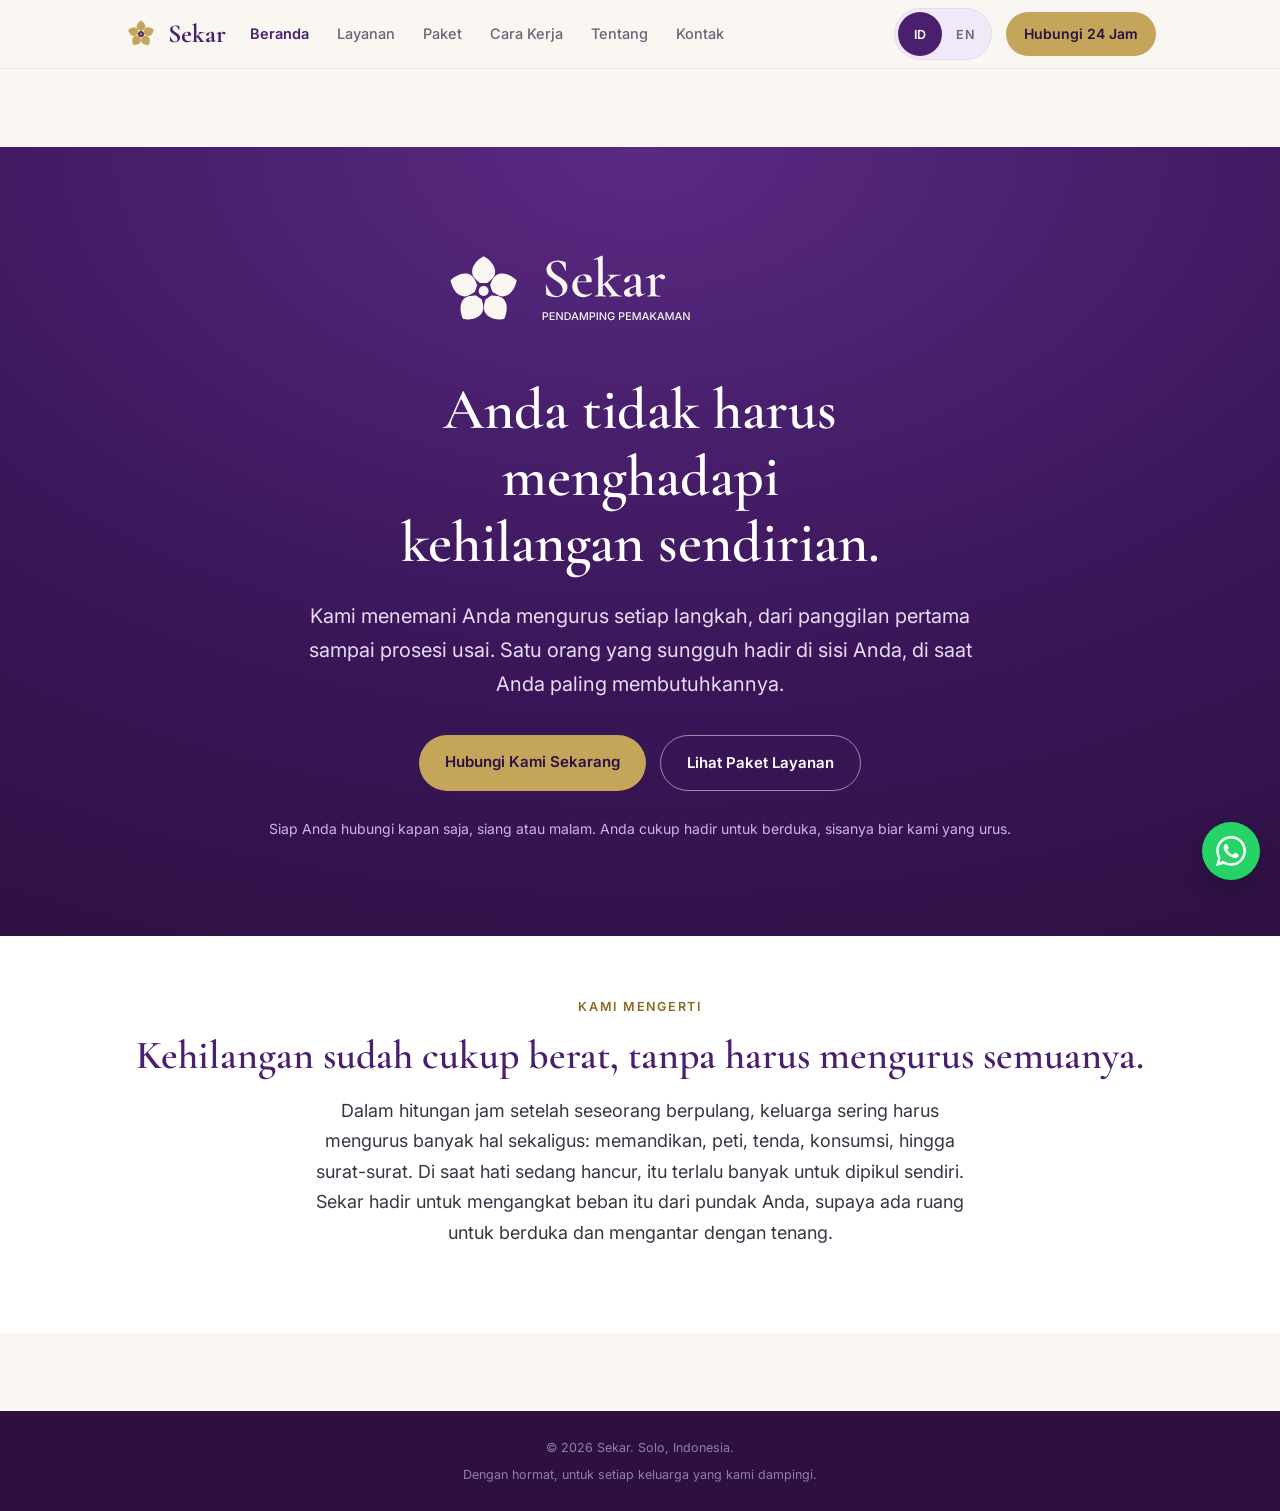
==== commit 044b00fe: "Drop "fixed price" from SEO/preview descriptions Keep "Solo" in meta for local search (founder chose" ====
--- a/index.html
+++ b/index.html
@@ -4,7 +4,7 @@
 <meta charset="utf-8">
 <meta name="viewport" content="width=device-width, initial-scale=1, viewport-fit=cover">
 <title>Sekar — Pendamping Pemakaman, Solo</title>
-<meta name="description" content="Sekar menemani keluarga di Solo mengurus seluruh proses pemakaman dan kremasi, dari telepon pertama sampai prosesi selesai. Satu harga tetap, satu orang yang menemani Anda.">
+<meta name="description" content="Sekar menemani keluarga di Solo mengurus seluruh proses pemakaman dan kremasi, dari telepon pertama sampai prosesi selesai. Satu orang yang menemani Anda di setiap langkah.">
 <link rel="icon" type="image/svg+xml" href="assets/favicon.svg">
 <link rel="icon" type="image/png" href="assets/favicon.png">
 <link rel="apple-touch-icon" href="assets/apple-touch-icon.png">
@@ -22,7 +22,7 @@
 <meta property="og:locale:alternate" content="en_US">
 <meta property="og:site_name" content="Sekar">
 <meta property="og:title" content="Sekar — Pendamping Pemakaman, Solo">
-<meta property="og:description" content="Sekar menemani keluarga di Solo mengurus seluruh proses pemakaman dan kremasi, dari telepon pertama sampai prosesi selesai. Satu harga tetap, satu orang yang menemani Anda.">
+<meta property="og:description" content="Sekar menemani keluarga di Solo mengurus seluruh proses pemakaman dan kremasi, dari telepon pertama sampai prosesi selesai. Satu orang yang menemani Anda di setiap langkah.">
 <meta property="og:url" content="https://sekarfuneral.com/">
 <meta property="og:image" content="https://sekarfuneral.com/assets/og-image.png">
 <meta property="og:image:width" content="1200">
@@ -31,7 +31,7 @@
 <!-- Twitter / X -->
 <meta name="twitter:card" content="summary_large_image">
 <meta name="twitter:title" content="Sekar — Pendamping Pemakaman, Solo">
-<meta name="twitter:description" content="Sekar menemani keluarga di Solo mengurus seluruh proses pemakaman dan kremasi, dari telepon pertama sampai prosesi selesai. Satu harga tetap, satu orang yang menemani Anda.">
+<meta name="twitter:description" content="Sekar menemani keluarga di Solo mengurus seluruh proses pemakaman dan kremasi, dari telepon pertama sampai prosesi selesai. Satu orang yang menemani Anda di setiap langkah.">
 <meta name="twitter:image" content="https://sekarfuneral.com/assets/og-image.png">
 </head>
 <body>
@@ -433,7 +433,7 @@
       "footer.note": "Dengan hormat, untuk setiap keluarga yang kami dampingi.",
       "fab.aria": "Hubungi Sekar via WhatsApp",
       "_title": "Sekar — Pendamping Pemakaman, Solo",
-      "_desc": "Sekar menemani keluarga di Solo mengurus seluruh proses pemakaman dan kremasi, dari telepon pertama sampai prosesi selesai. Satu harga tetap, satu orang yang menemani Anda.",
+      "_desc": "Sekar menemani keluarga di Solo mengurus seluruh proses pemakaman dan kremasi, dari telepon pertama sampai prosesi selesai. Satu orang yang menemani Anda di setiap langkah.",
       "_wa": "Halo Sekar, saya membutuhkan pendampingan."
     },
     en: {
@@ -547,7 +547,7 @@
       "footer.note": "With respect, for every family we walk beside.",
       "fab.aria": "Message Sekar on WhatsApp",
       "_title": "Sekar — Funeral Companions, Solo",
-      "_desc": "Sekar walks beside families in Solo through every part of a funeral or cremation, from the first call to the final farewell. One fixed price, one person beside you.",
+      "_desc": "Sekar walks beside families in Solo through every part of a funeral or cremation, from the first call to the final farewell. One person beside you at every step.",
       "_wa": "Hello Sekar, I need your help and guidance."
     }
   };
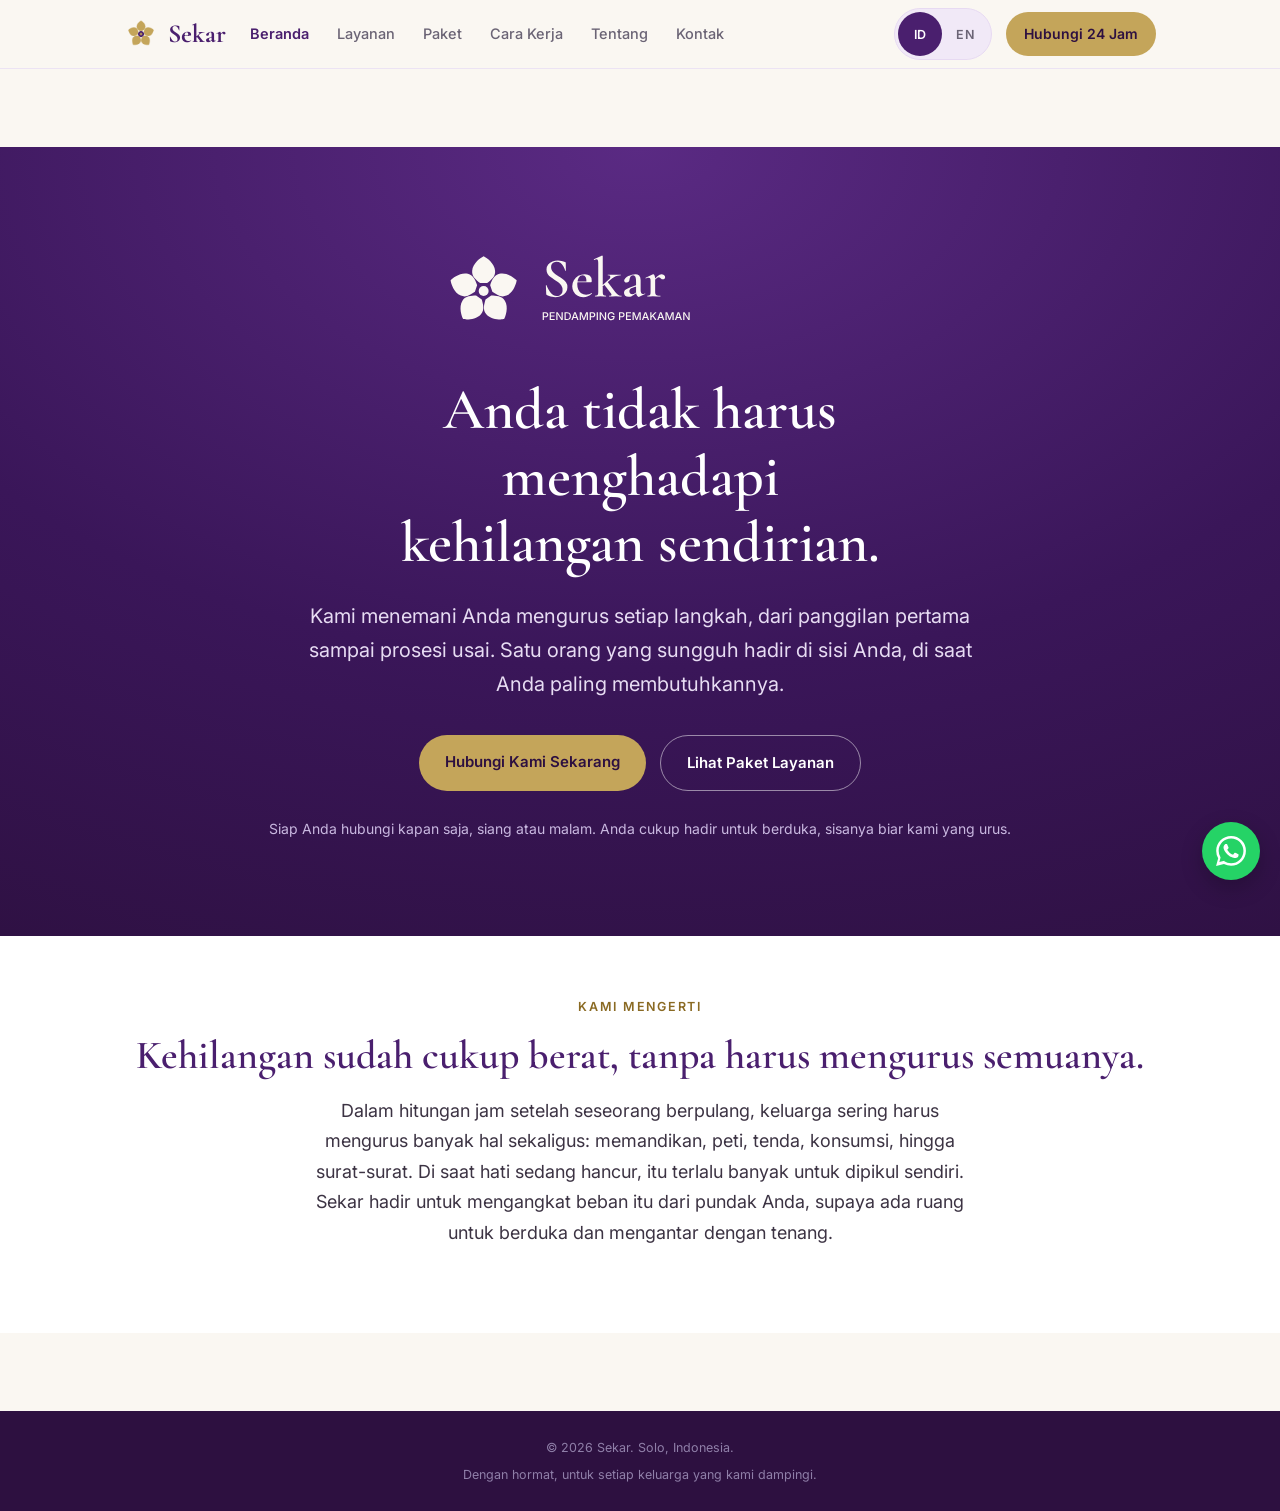
==== commit 2bcee4e8: "Add contact person name (Wahyu) by the phone number Contact view now shows "Narahubung: Wahyu" / "Co" ====
--- a/index.html
+++ b/index.html
@@ -269,6 +269,7 @@
         <p class="lead-p" data-i18n="ctaband.p">Simpan nomor kami. Semoga belum diperlukan dalam waktu dekat. Tapi saat saatnya tiba, Anda tahu harus menghubungi siapa.</p>
         <a class="btn wa" data-wa href="https://wa.me/6287771111177?text=Halo%20Sekar%2C%20saya%20membutuhkan%20pendampingan." data-i18n="ctaband.cta">Hubungi Sekar via WhatsApp</a>
         <div class="kontak-lines">
+          <span class="kontak-person"><span data-i18n="kontak.personLabel">Narahubung</span>: Wahyu</span><br>
           <a class="wa" data-wa href="https://wa.me/6287771111177?text=Halo%20Sekar%2C%20saya%20membutuhkan%20pendampingan."><span data-i18n="footer.waLabel">WhatsApp</span>: +62 877-7111-1177</a><br>
           <a href="tel:+6287771111177"><span data-i18n="footer.telLabel">Telepon</span>: +62 877-7111-1177</a><br>
           <span class="muted" data-i18n="footer.tagline">Pendamping Pemakaman Profesional.<br>Melayani 24 jam, Solo Raya.</span>
@@ -428,7 +429,7 @@
       "modal.pdf": "Unduh brosur (PDF)",
       "modal.close": "Tutup",
       "footer.tagline": "Pendamping Pemakaman Profesional.<br>Melayani 24 jam, Solo Raya.",
-      "footer.contactLabel": "Hubungi", "footer.waLabel": "WhatsApp", "footer.telLabel": "Telepon",
+      "footer.contactLabel": "Hubungi", "footer.waLabel": "WhatsApp", "footer.telLabel": "Telepon", "kontak.personLabel": "Narahubung",
       "footer.linksLabel": "Tautan",
       "footer.note": "Dengan hormat, untuk setiap keluarga yang kami dampingi.",
       "fab.aria": "Hubungi Sekar via WhatsApp",
@@ -542,7 +543,7 @@
       "modal.pdf": "Download brochure (PDF)",
       "modal.close": "Close",
       "footer.tagline": "Professional funeral companions.<br>Available 24 hours, across Solo Raya.",
-      "footer.contactLabel": "Contact", "footer.waLabel": "WhatsApp", "footer.telLabel": "Phone",
+      "footer.contactLabel": "Contact", "footer.waLabel": "WhatsApp", "footer.telLabel": "Phone", "kontak.personLabel": "Contact person",
       "footer.linksLabel": "Links",
       "footer.note": "With respect, for every family we walk beside.",
       "fab.aria": "Message Sekar on WhatsApp",
--- a/styles.css
+++ b/styles.css
@@ -214,6 +214,7 @@
 .kontak .lead-p{margin:0 auto 26px}
 .kontak-lines{font-size:17px;color:#3c3343;line-height:2.1;margin-top:22px}
 .kontak-lines a{color:var(--deep);font-weight:600}
+.kontak-lines .kontak-person{font-weight:600;color:var(--deep)}
 .kontak-lines .muted{color:var(--soft);font-size:14.5px}
 
 /* slim persistent footer */
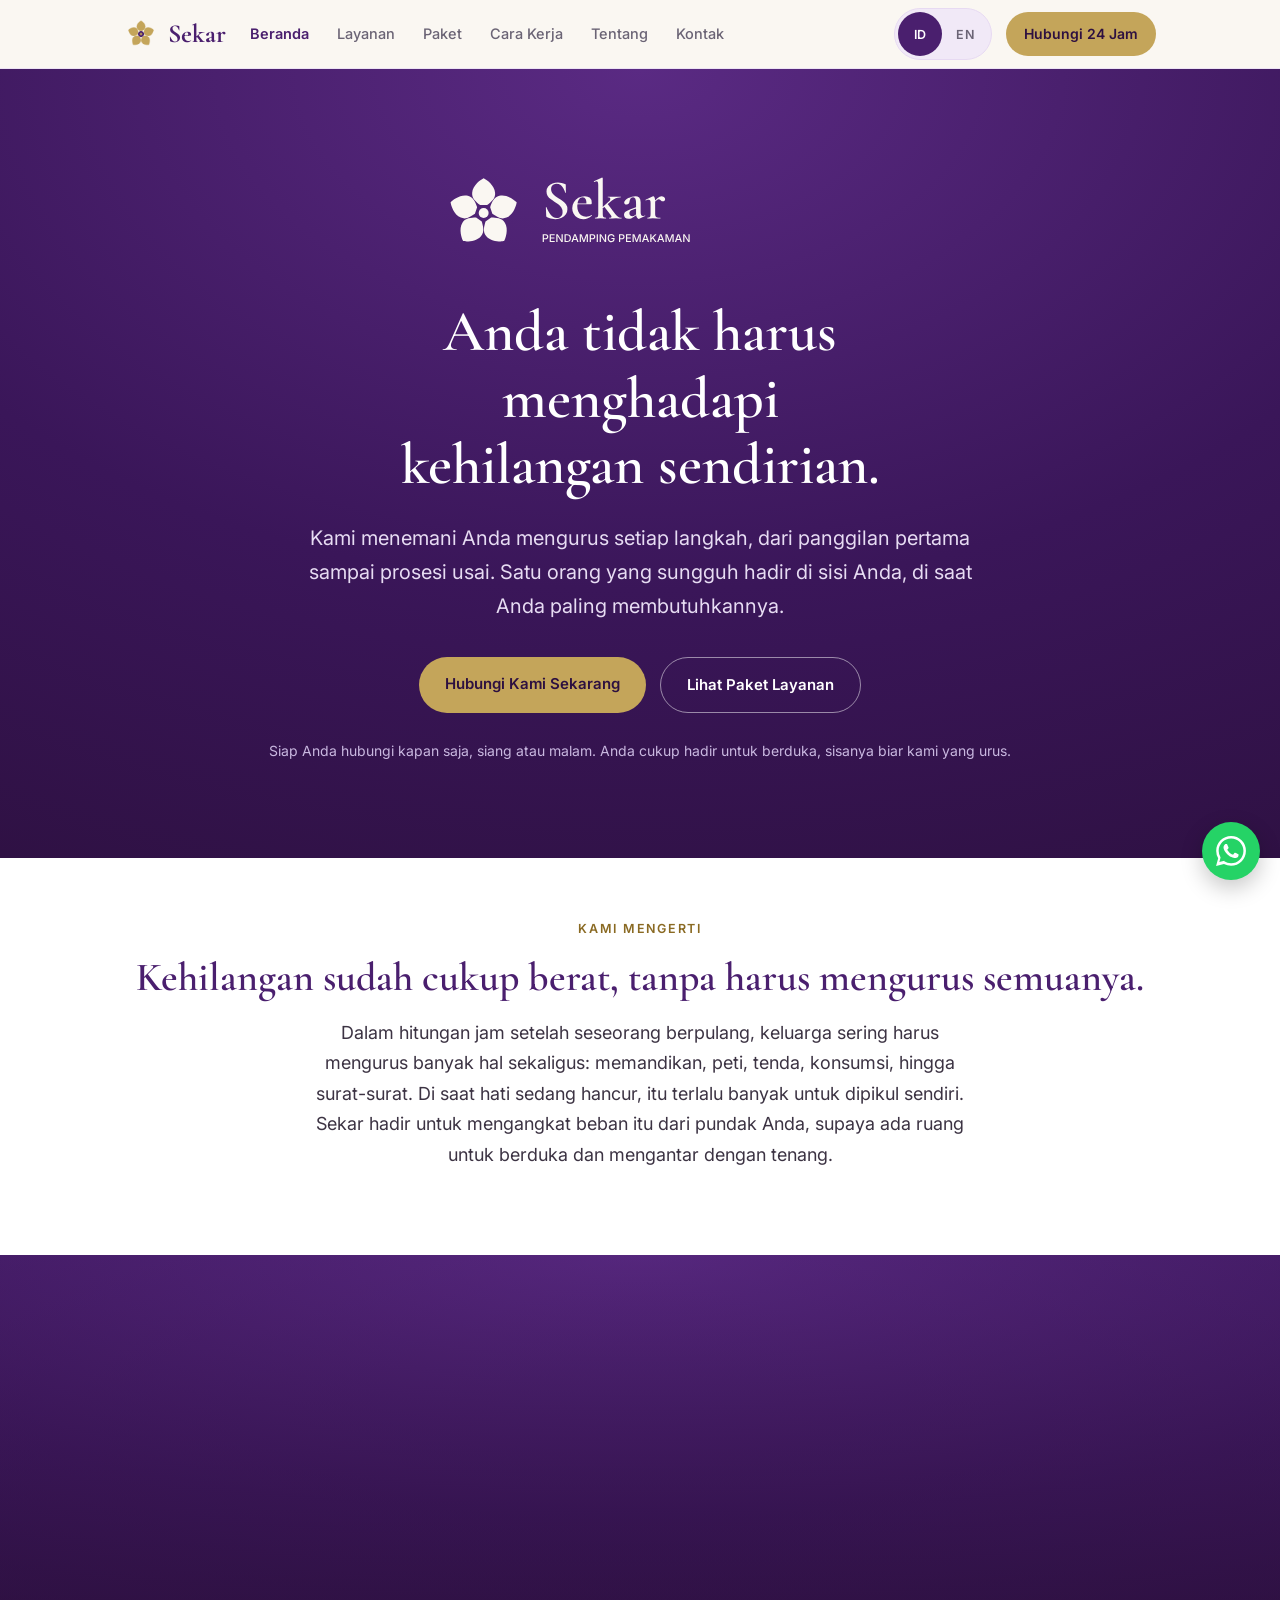
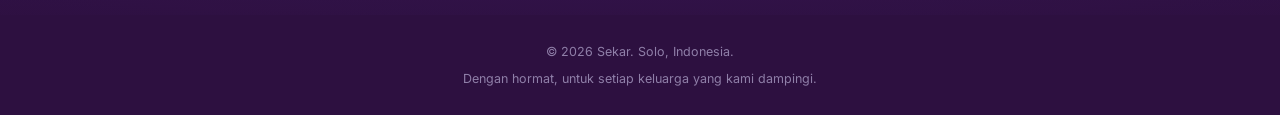
==== commit 8610b44b: "Add B&W photo band with subtle purple gradient below the empati section New full-width .photo-band (" ====
--- a/index.html
+++ b/index.html
@@ -84,6 +84,7 @@
         <p class="lead-p" data-i18n="empati.body">Dalam hitungan jam setelah seseorang berpulang, keluarga sering harus mengurus banyak hal sekaligus: memandikan, peti, tenda, konsumsi, hingga surat-surat. Di saat hati sedang hancur, itu terlalu banyak untuk dipikul sendiri. Sekar hadir untuk mengangkat beban itu dari pundak Anda, supaya ada ruang untuk berduka dan mengantar dengan tenang.</p>
       </div>
     </div>
+    <figure class="photo-band" data-q="lit candle soft glow calm serene" aria-hidden="true"><img alt=""></figure>
   </section>
 
   <!-- ===== LAYANAN ===== -->
@@ -727,6 +728,13 @@
       });
     });
   }
+
+  /* B&W + purple photo bands (loaded via Unsplash, same as the view heroes) */
+  document.querySelectorAll(".photo-band[data-q]").forEach(function (fig) {
+    var img = fig.querySelector("img"), q = fig.getAttribute("data-q");
+    if (!img || !q) return;
+    resolveImage(q, function (url) { img.onload = function () { img.classList.add("loaded"); }; img.src = url; });
+  });
 })();
 </script>
 
--- a/styles.css
+++ b/styles.css
@@ -187,9 +187,9 @@
 
 /* views */
 #main{min-height:52vh}
-.view{display:none}
+.view{display:none;padding:0}
 .view.active{display:block;animation:viewIn .42s ease}
-@keyframes viewIn{from{opacity:0;transform:translateY(10px)}to{opacity:1;transform:none}}
+@keyframes viewIn{from{opacity:0}to{opacity:1}}
 @media (prefers-reduced-motion: reduce){.view.active{animation:none}}
 
 /* per-view hero: theme + sub-theme over a photo */
@@ -204,6 +204,12 @@
 .view-body{padding:60px 22px 84px}
 .view-body.center{text-align:center}
 .view-body.center .lead-p{margin-left:auto;margin-right:auto}
+
+/* full-width B&W photo band with a subtle purple gradient */
+.photo-band{position:relative;width:100%;height:clamp(260px,40vh,440px);overflow:hidden;background:radial-gradient(120% 120% at 50% 0,#5a2a83,#3a1659 60%,#2d1040)}
+.photo-band img{position:absolute;inset:0;width:100%;height:100%;object-fit:cover;opacity:0;filter:grayscale(1) contrast(1.05) brightness(.98);transition:opacity 1s ease}
+.photo-band img.loaded{opacity:.72}
+.photo-band::after{content:"";position:absolute;inset:0;background:linear-gradient(180deg,rgba(74,31,110,.30),rgba(45,16,64,.55));pointer-events:none}
 
 /* services view: divider before the second sub-theme */
 .svc-head{margin-top:56px}
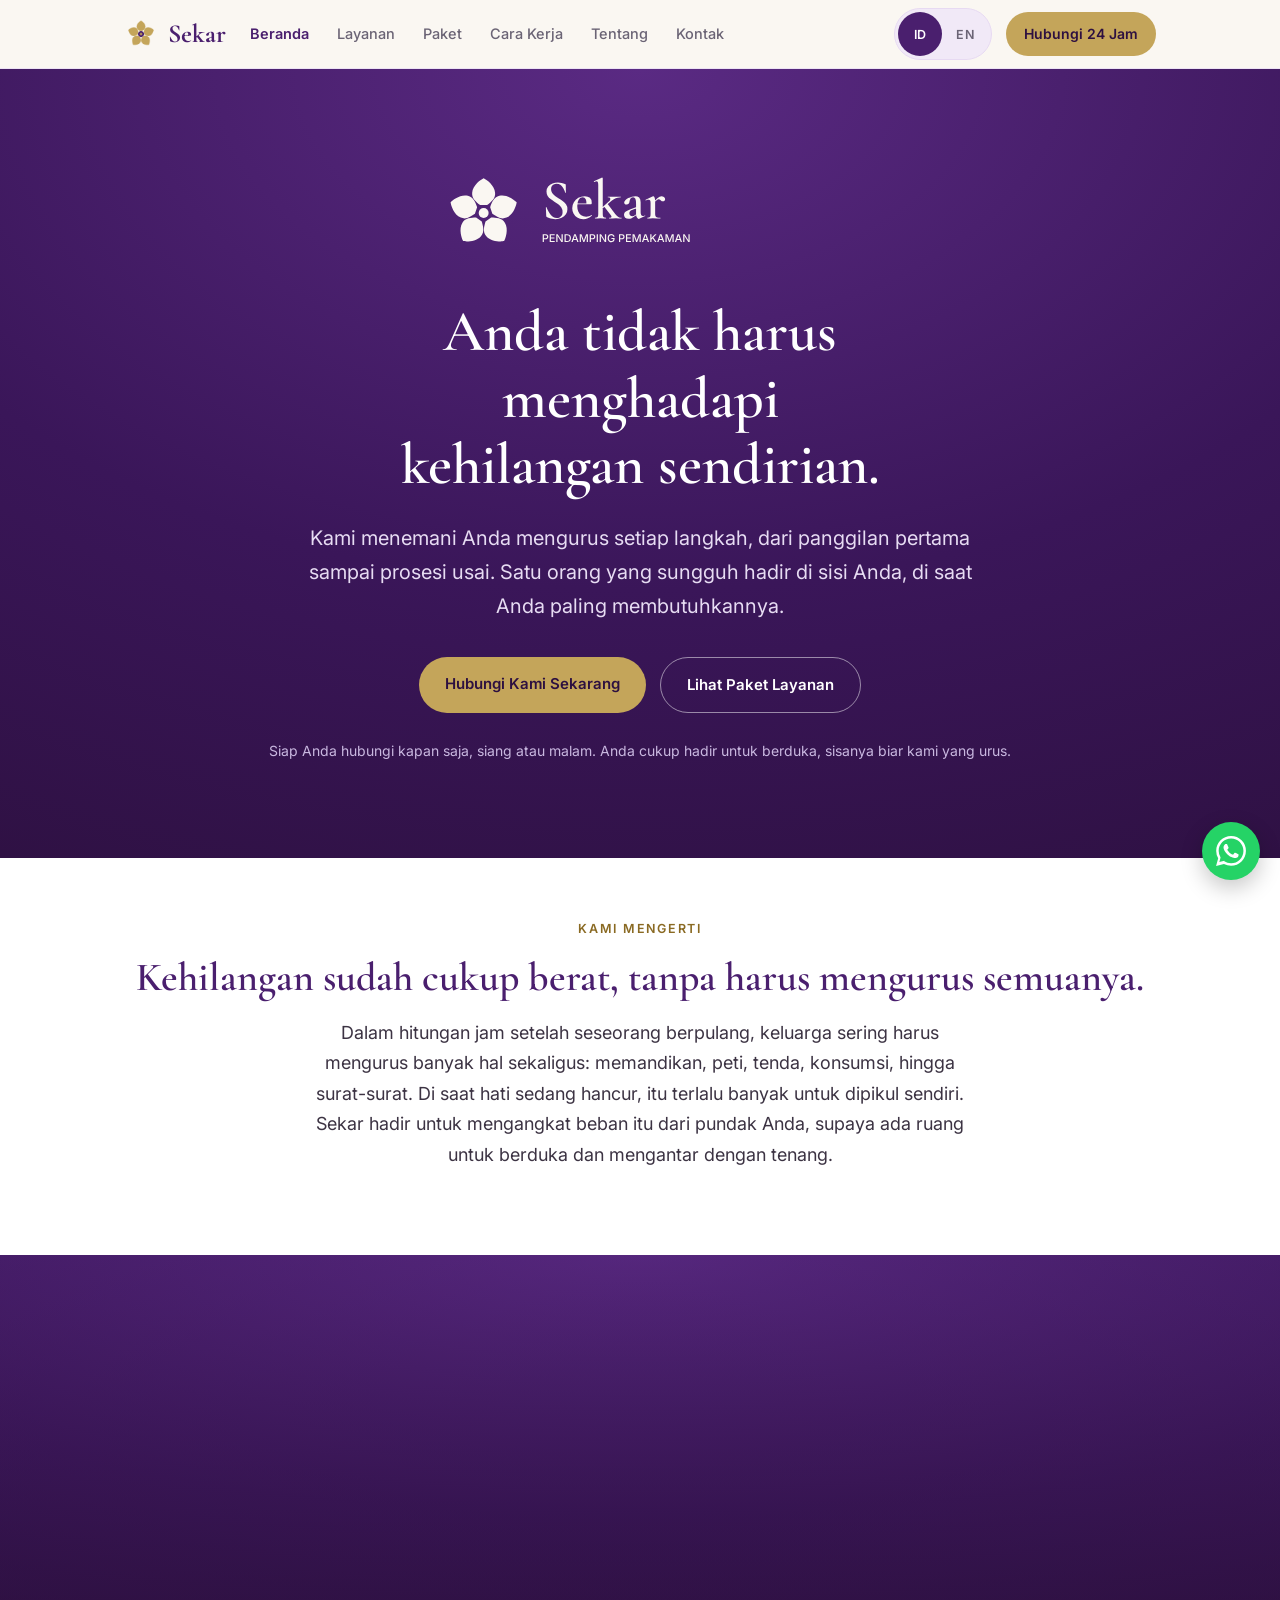
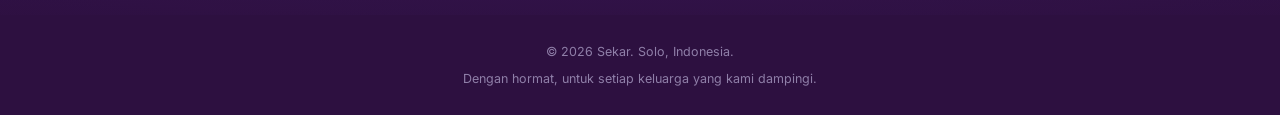
==== commit 4aa82a56: "Make package cards clickable with a what's-included modal (ID + EN) Each package (Essential/Premium/" ====
--- a/index.html
+++ b/index.html
@@ -146,20 +146,20 @@
       <div class="wrap">
         <p class="lead-p" style="margin:0 auto" data-i18n="paket.lead">Pilih satu tingkat layanan yang paling sesuai. Tidak ada tawar-menawar, dan tidak ada biaya tersembunyi di kemudian hari.</p>
         <div class="pkgs">
-          <div class="pkg">
+          <div class="pkg" data-pkg="essential" role="button" tabindex="0">
             <p class="tag">Lestari</p>
             <h3>Essential</h3>
             <p class="price">Rp 17,5 jt</p>
             <p data-i18n="pkg1.desc">Layanan yang lengkap dan terhormat, untuk keluarga yang menginginkan kesederhanaan dalam mengantar.</p>
           </div>
-          <div class="pkg feat">
+          <div class="pkg feat" data-pkg="premium" role="button" tabindex="0">
             <span class="ribbon" data-i18n="paket.ribbon">Paling dipilih</span>
             <p class="tag">Utama</p>
             <h3>Premium</h3>
             <p class="price">Rp 32 jt</p>
             <p data-i18n="pkg2.desc">Penghormatan penuh, dengan setiap detail dijaga dan disiapkan dengan cermat.</p>
           </div>
-          <div class="pkg">
+          <div class="pkg" data-pkg="elite" role="button" tabindex="0">
             <p class="tag">Mulia</p>
             <h3>Elite</h3>
             <p class="price">Rp 45 jt</p>
@@ -302,6 +302,26 @@
         <a class="btn" id="svcModalCta" data-i18n="modal.cta" href="#">Tanya tentang layanan ini</a>
         <a class="btn btn-soft" id="svcModalPdf" data-i18n="modal.pdf" href="#" download>Unduh brosur (PDF)</a>
       </div>
+    </div>
+  </div>
+</div>
+
+<!-- package detail modal (click a package -> what's included) -->
+<div class="svc-modal" id="pkgModal" aria-hidden="true">
+  <div class="svc-modal-backdrop" data-pclose></div>
+  <div class="svc-modal-card pkg-modal-card" role="dialog" aria-modal="true" aria-labelledby="pkgModalName">
+    <button type="button" class="svc-modal-x" data-pclose data-i18n-aria="modal.close" aria-label="Tutup">&times;</button>
+    <div class="pkg-modal-head">
+      <p class="pkg-modal-tier" id="pkgModalTier"></p>
+      <h3 id="pkgModalName"></h3>
+      <p class="pkg-modal-price" id="pkgModalPrice"></p>
+      <p class="pkg-modal-intro" id="pkgModalIntro"></p>
+    </div>
+    <div class="pkg-modal-body">
+      <p class="pkg-modal-lbl" id="pkgModalLbl"></p>
+      <ul class="pkg-modal-list" id="pkgModalList"></ul>
+      <p class="pkg-modal-foot" id="pkgModalFoot"></p>
+      <a class="btn" id="pkgModalCta" href="#"></a>
     </div>
   </div>
 </div>
@@ -426,6 +446,7 @@
       "svc_companion": "Pendampingan Funeral Manager",
       "svc_companion_d": "Di setiap layanan, satu orang dari Sekar menemani Anda dari telepon pertama sampai semuanya selesai. Bukan sekadar suara di telepon, tapi seseorang yang benar-benar hadir.",
       "svc_more": "Selengkapnya →",
+      "pkg.more": "Lihat yang termasuk →",
       "modal.cta": "Tanya tentang layanan ini",
       "modal.pdf": "Unduh brosur (PDF)",
       "modal.close": "Tutup",
@@ -540,6 +561,7 @@
       "svc_companion": "A Funeral Manager by Your Side",
       "svc_companion_d": "In every service, one person from Sekar stays with you from the first call until everything is done. Not a call center, but someone who is truly there.",
       "svc_more": "View details →",
+      "pkg.more": "See what's included →",
       "modal.cta": "Ask about this service",
       "modal.pdf": "Download brochure (PDF)",
       "modal.close": "Close",
@@ -735,6 +757,79 @@
     if (!img || !q) return;
     resolveImage(q, function (url) { img.onload = function () { img.classList.add("loaded"); }; img.src = url; });
   });
+
+  /* ---- package detail modal (click a package -> what's included) ---- */
+  var PKG = {
+    essential: {
+      id: { tier: "Lestari", name: "Essential", price: "Rp 17,5 jt",
+        intro: "Untuk keluarga yang ingin mengantar dengan tenang dan bersahaja. Sederhana, tetapi tidak pernah kehilangan rasa hormat.",
+        items: ["Pemandian dan pengkafanan sesuai keyakinan keluarga", "Peti yang layak dan terhormat", "Tenda, kursi, dan tata suara untuk prosesi", "Pemuka agama dan pemandu acara", "Pengurusan surat keterangan kematian", "Satu Funeral Manager yang menemani dari awal sampai selesai"],
+        foot: "Belum yakin paket yang mana? Tidak apa-apa. Hubungi kami, kami bantu memilih dengan tenang, tanpa terburu-buru." },
+      en: { tier: "Lestari", name: "Essential", price: "Rp 17.5 jt",
+        intro: "For families who wish to say goodbye gently and simply. Modest, yet never without dignity.",
+        items: ["Bathing and shrouding according to your family's faith", "A proper, dignified casket", "Tent, chairs, and a sound system for the ceremony", "A religious leader and an MC", "Handling of the death certificate", "One Funeral Manager beside you from start to finish"],
+        foot: "Not sure which one fits? That is alright. Reach us and we will help you choose calmly, with no rush." }
+    },
+    premium: {
+      id: { tier: "Utama", name: "Premium", price: "Rp 32 jt",
+        intro: "Saat Anda ingin setiap detail terjaga. Kami menyiapkan penghormatan yang penuh, supaya Anda cukup hadir dan berdoa.",
+        items: ["Semua yang ada di paket Essential", "Peti pilihan dengan kualitas lebih baik", "Rangkaian bunga dan dekorasi untuk rumah duka", "Konsumsi untuk para pelayat", "Bunga papan ucapan duka", "Dokumentasi foto sepanjang prosesi", "Koordinasi penuh semua kebutuhan oleh Funeral Manager"],
+        foot: "Belum yakin paket yang mana? Tidak apa-apa. Hubungi kami, kami bantu memilih dengan tenang, tanpa terburu-buru." },
+      en: { tier: "Utama", name: "Premium", price: "Rp 32 jt",
+        intro: "For when you want every detail cared for. We prepare a full tribute, so you only need to be present and pray.",
+        items: ["Everything in the Essential package", "A higher-quality casket of your choosing", "Flower arrangements and decor for the funeral home", "Refreshments for the mourners", "Condolence flower boards", "Photo documentation throughout the ceremony", "Full coordination of every need by your Funeral Manager"],
+        foot: "Not sure which one fits? That is alright. Reach us and we will help you choose calmly, with no rush." }
+    },
+    elite: {
+      id: { tier: "Mulia", name: "Elite", price: "Rp 45 jt",
+        intro: "Untuk perpisahan yang paling khidmat. Kami mengurus segalanya dengan saksama, sampai kenangan terakhir pun tersimpan dengan baik.",
+        items: ["Semua yang ada di paket Premium", "Peti ukiran terbaik", "Dekorasi dan rangkaian bunga premium", "Dokumentasi foto dan video lengkap", "Pengurusan administrasi menyeluruh", "Penyesuaian penuh sesuai adat dan keyakinan keluarga", "Pendamping siaga khusus, siang dan malam"],
+        foot: "Belum yakin paket yang mana? Tidak apa-apa. Hubungi kami, kami bantu memilih dengan tenang, tanpa terburu-buru." },
+      en: { tier: "Mulia", name: "Elite", price: "Rp 45 jt",
+        intro: "For the most solemn farewell. We tend to everything with care, so even the final memories are kept well.",
+        items: ["Everything in the Premium package", "Our finest carved casket", "Premium decor and flower arrangements", "Full photo and video documentation", "Complete handling of all paperwork", "Full adaptation to your family's customs and faith", "A dedicated companion on standby, day and night"],
+        foot: "Not sure which one fits? That is alright. Reach us and we will help you choose calmly, with no rush." }
+    }
+  };
+  var pkgModal = document.getElementById("pkgModal");
+  if (pkgModal) {
+    var pk = {
+      tier: document.getElementById("pkgModalTier"), name: document.getElementById("pkgModalName"),
+      price: document.getElementById("pkgModalPrice"), intro: document.getElementById("pkgModalIntro"),
+      lbl: document.getElementById("pkgModalLbl"), list: document.getElementById("pkgModalList"),
+      foot: document.getElementById("pkgModalFoot"), cta: document.getElementById("pkgModalCta")
+    };
+    var pkgLast = null;
+    function openPkg(card) {
+      var d = PKG[card.getAttribute("data-pkg")]; if (!d) return;
+      var en = document.documentElement.lang === "en", t = en ? d.en : d.id;
+      pk.tier.textContent = t.tier; pk.name.textContent = t.name; pk.price.textContent = t.price;
+      pk.intro.textContent = t.intro; pk.foot.textContent = t.foot;
+      pk.lbl.textContent = en ? "What's included" : "Yang termasuk";
+      pk.list.innerHTML = "";
+      t.items.forEach(function (it) { var li = document.createElement("li"); li.textContent = it; pk.list.appendChild(li); });
+      pk.cta.textContent = en ? "Ask about this package" : "Tanya tentang paket ini";
+      var msg = en ? "Hello Sekar, I'd like to ask about the " + t.name + " package (" + t.price + ")."
+                   : "Halo Sekar, saya ingin bertanya tentang paket " + t.name + " (" + t.price + ").";
+      pk.cta.setAttribute("href", "https://wa.me/" + WA_NUMBER + "?text=" + encodeURIComponent(msg));
+      pkgLast = card;
+      pkgModal.classList.add("open"); pkgModal.setAttribute("aria-hidden", "false"); document.body.classList.add("modal-open");
+      var x = pkgModal.querySelector(".svc-modal-x"); if (x) x.focus();
+    }
+    function closePkg() {
+      pkgModal.classList.remove("open"); pkgModal.setAttribute("aria-hidden", "true"); document.body.classList.remove("modal-open");
+      if (pkgLast) { try { pkgLast.focus(); } catch (e) {} }
+    }
+    pkgModal.querySelectorAll("[data-pclose]").forEach(function (el) { el.addEventListener("click", closePkg); });
+    document.addEventListener("keydown", function (e) { if (e.key === "Escape" && pkgModal.classList.contains("open")) closePkg(); });
+    document.querySelectorAll(".pkg[data-pkg]").forEach(function (card) {
+      var more = document.createElement("span"); more.className = "pkg-more"; more.setAttribute("data-i18n", "pkg.more");
+      more.textContent = (document.documentElement.lang === "en") ? "See what's included →" : "Lihat yang termasuk →";
+      card.appendChild(more);
+      card.addEventListener("click", function () { openPkg(card); });
+      card.addEventListener("keydown", function (e) { if (e.key === "Enter" || e.key === " ") { e.preventDefault(); openPkg(card); } });
+    });
+  }
 })();
 </script>
 
--- a/styles.css
+++ b/styles.css
@@ -253,6 +253,23 @@
 .svc-modal-actions{display:flex;flex-wrap:wrap;gap:10px}
 .btn-soft{background:transparent;color:var(--deep);border:1.5px solid var(--deep);padding:12.5px 24px}
 .btn-soft:hover{background:var(--deep);color:#fff;transform:translateY(-1px)}
+
+/* clickable packages + package modal */
+.pkg{cursor:pointer}
+.pkg:focus-visible{outline:2px solid var(--gold-d);outline-offset:3px}
+.pkg .pkg-more{display:inline-block;margin-top:14px;font-weight:600;font-size:13px;letter-spacing:.01em;color:var(--gold-ink)}
+.pkg.feat .pkg-more{color:var(--gold)}
+.pkg-modal-head{padding:32px 30px 0}
+.pkg-modal-tier{font-size:12.5px;letter-spacing:.12em;text-transform:uppercase;color:var(--gold-ink);font-weight:600}
+.pkg-modal-head h3{font-size:30px;color:var(--deep);margin:4px 0 2px}
+.pkg-modal-price{font-family:'Cormorant Garamond',serif;font-size:30px;font-weight:700;color:var(--deep);font-variant-numeric:tabular-nums;margin-bottom:12px}
+.pkg-modal-intro{font-size:15.5px;color:#4a4140;line-height:1.65}
+.pkg-modal-body{padding:18px 30px 30px}
+.pkg-modal-lbl{font-size:12px;letter-spacing:.13em;text-transform:uppercase;color:var(--gold-ink);font-weight:600;margin-bottom:13px}
+.pkg-modal-list{list-style:none;display:flex;flex-direction:column;gap:10px;margin-bottom:18px}
+.pkg-modal-list li{position:relative;padding-left:28px;font-size:15px;line-height:1.5;color:#3c3343;text-align:left}
+.pkg-modal-list li::before{content:"";position:absolute;left:2px;top:6px;width:11px;height:6px;border-left:2px solid var(--gold-d);border-bottom:2px solid var(--gold-d);transform:rotate(-45deg)}
+.pkg-modal-foot{font-size:14px;color:var(--soft);line-height:1.6;margin-bottom:20px;font-style:italic;text-align:left}
 @media(max-width:560px){.svc-modal-card{margin:0;width:100%;min-height:100%;max-height:100vh;border-radius:0}.svc-modal-media{border-radius:0}}
 
 /* ===================== HOW-IT-WORKS · TIMELINE FLOWCHART ===================== */
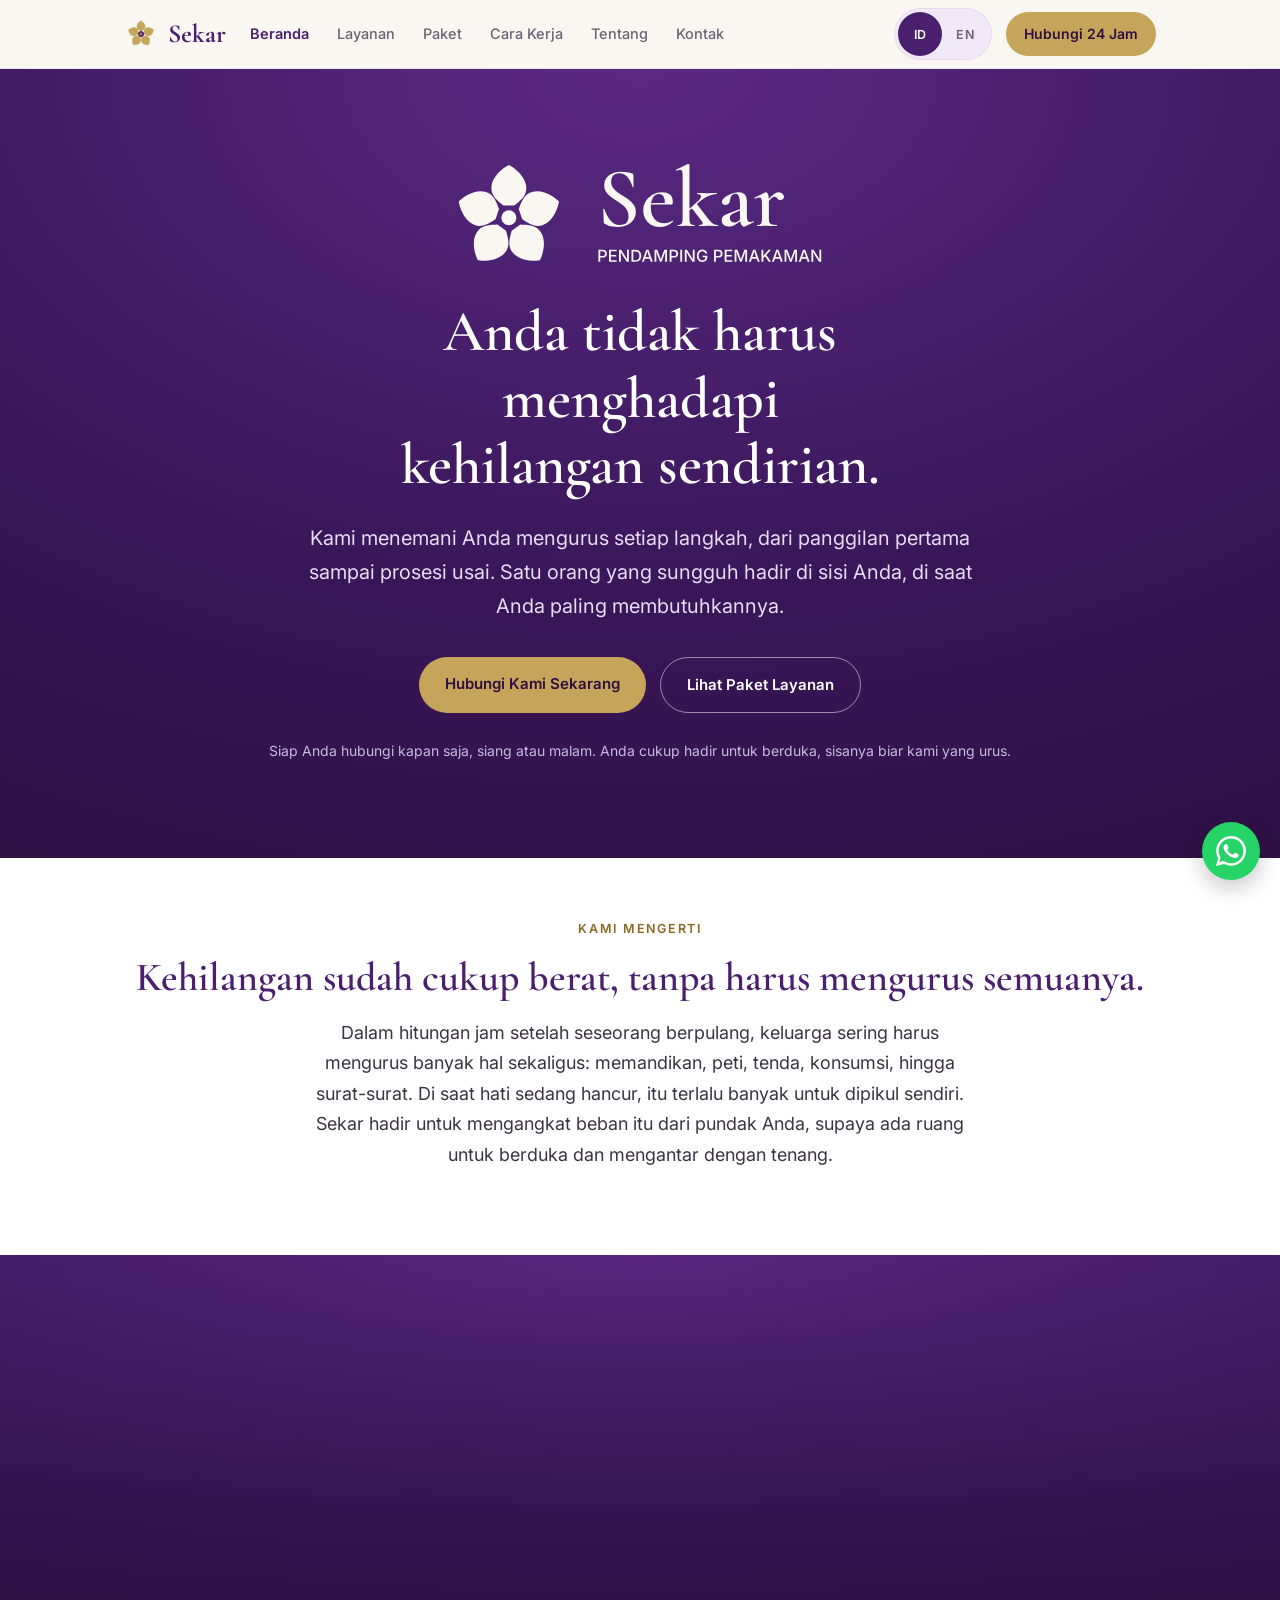
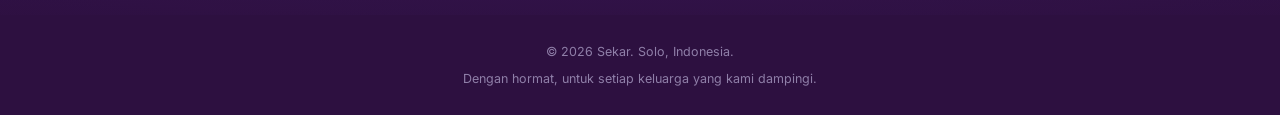
==== commit 9a41ceae: "Center logo lockups, swap Paket image, export brochure + logo PNGs - Logo looked off-center: the loc" ====
--- a/index.html
+++ b/index.html
@@ -135,7 +135,7 @@
 
   <!-- ===== PAKET ===== -->
   <section class="view" data-view="paket" aria-label="Paket">
-    <header class="view-hero" data-q="soft lit candle warm calm minimal">
+    <header class="view-hero" data-q="white orchid flowers soft light serene calm">
       <div class="view-hero-media"><img class="view-img" alt="" aria-hidden="true"></div>
       <div class="view-hero-text">
         <p class="kicker" data-i18n="paket.kicker">Paket layanan</p>
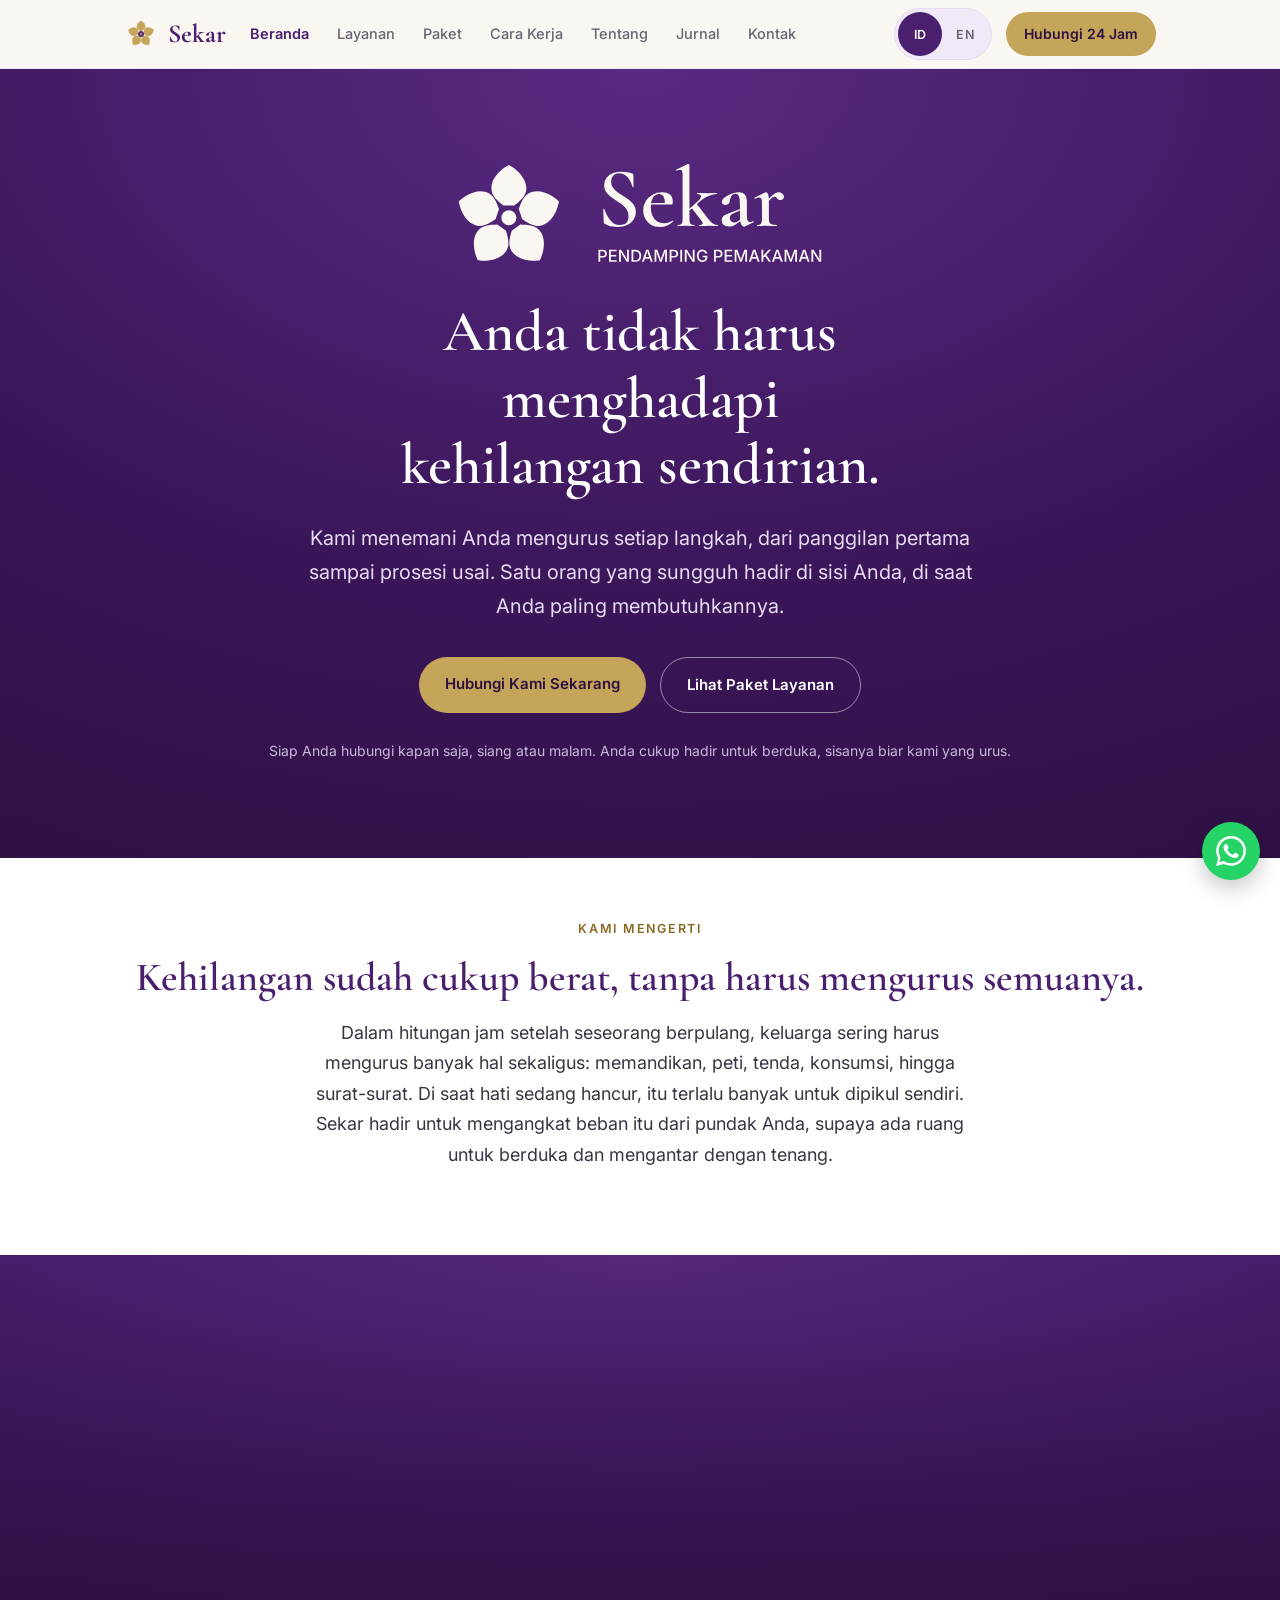
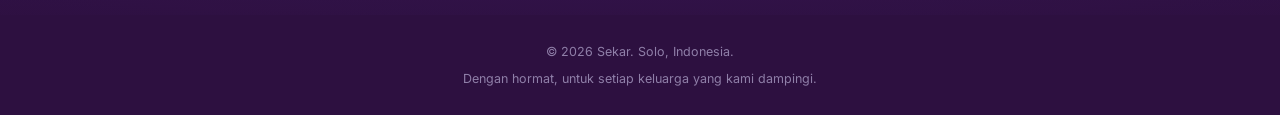
==== commit cdd18f7e: "Add Journal section with the embedded Sekar research report - New "Jurnal / Journal" multi-view with" ====
--- a/index.html
+++ b/index.html
@@ -48,6 +48,7 @@
         <a data-view="paket" href="#paket" data-i18n="nav.paket">Paket</a>
         <a data-view="cara" href="#cara" data-i18n="nav.cara">Cara Kerja</a>
         <a data-view="tentang" href="#tentang" data-i18n="nav.tentang">Tentang</a>
+        <a data-view="jurnal" href="#jurnal" data-i18n="nav.jurnal">Jurnal</a>
         <a data-view="kontak" href="#kontak" data-i18n="nav.kontak">Kontak</a>
       </div>
       <div class="nav-right">
@@ -256,6 +257,40 @@
     </div>
   </section>
 
+  <!-- ===== JURNAL ===== -->
+  <section class="view" data-view="jurnal" aria-label="Jurnal">
+    <header class="view-hero" data-q="white jasmine flowers on paper soft natural light calm">
+      <div class="view-hero-media"><img class="view-img" alt="" aria-hidden="true"></div>
+      <div class="view-hero-text">
+        <p class="kicker" data-i18n="jurnal.kicker">Jurnal Sekar</p>
+        <h2 data-i18n="jurnal.h2">Riset dan catatan tentang perpisahan yang bermartabat.</h2>
+      </div>
+    </header>
+    <div class="view-body">
+      <div class="journal">
+        <p class="lead-p" data-i18n="jurnal.lead" style="margin:0 auto 40px;text-align:center">Sebagian dari pekerjaan kami adalah memahami. Di sini kami membagikan riset dan catatan tentang pemakaman, lahan, dan biaya, supaya keluarga bisa mengambil keputusan dengan terang, jauh sebelum saat itu tiba.</p>
+        <article class="report-card">
+          <a class="report-cover-link" href="laporan/Laporan-Sekar-Tempat-Peristirahatan.pdf" target="_blank" rel="noopener" aria-label="Buka laporan PDF">
+            <img class="report-cover" src="laporan/cover.png" width="800" height="1132" alt="Sampul laporan: Harga Sebuah Tempat Peristirahatan" loading="lazy">
+          </a>
+          <div class="report-text">
+            <p class="report-tag" data-i18n="jurnal.featured">Laporan unggulan</p>
+            <h3 data-i18n="jurnal.cardTitle">Harga Sebuah Tempat Peristirahatan</h3>
+            <p class="report-sub" data-i18n="jurnal.cardSub">Ekonomi lahan pemakaman di perkotaan Jawa, dan apa artinya bagi keluarga.</p>
+            <p class="report-meta" data-i18n="jurnal.cardMeta">Edisi Juli 2026 &middot; 10 halaman &middot; Dwibahasa ID/EN</p>
+            <p class="report-desc" data-i18n="jurnal.cardDesc">Lahan pemakaman umum di kota-kota besar Jawa hampir habis. Biaya tempat peristirahatan terbentang dari ratusan ribu hingga ratusan juta rupiah, dan harga terus naik setiap tahun. Laporan ini menelusuri datanya, dari angka kematian hingga harga tanah, dengan sumber yang dapat ditelusuri.</p>
+            <div class="report-stats">
+              <div class="rs"><span class="n" data-i18n="jurnal.n1">~1,65 jt</span><span class="l" data-i18n="jurnal.s1">estimasi kematian / tahun</span></div>
+              <div class="rs"><span class="n" data-i18n="jurnal.n2">~85%</span><span class="l" data-i18n="jurnal.s2">lahan TPU kota terpakai</span></div>
+              <div class="rs"><span class="n" data-i18n="jurnal.n3">5&ndash;12%</span><span class="l" data-i18n="jurnal.s3">kenaikan harga tanah / tahun</span></div>
+            </div>
+            <a class="btn" href="laporan/Laporan-Sekar-Tempat-Peristirahatan.pdf" target="_blank" rel="noopener" data-i18n="jurnal.read">Baca laporan (PDF)</a>
+          </div>
+        </article>
+      </div>
+    </div>
+  </section>
+
   <!-- ===== KONTAK ===== -->
   <section class="view" data-view="kontak" aria-label="Kontak">
     <header class="view-hero" data-q="peaceful misty garden morning calm">
@@ -348,6 +383,7 @@
       "skip": "Lewati ke konten utama",
       "nav.beranda": "Beranda",
       "nav.layanan": "Layanan", "nav.paket": "Paket", "nav.cara": "Cara Kerja", "nav.tentang": "Tentang",
+      "nav.jurnal": "Jurnal",
       "nav.kontak": "Kontak",
       "nav.cta": "Hubungi 24 Jam",
       "hero.imgAlt": "Sekar — Pendamping Pemakaman",
@@ -414,6 +450,18 @@
       "tentang.kicker": "Tentang Sekar",
       "tentang.h2": "Lahir di Solo, dari satu keyakinan sederhana.",
       "tentang.body": "Keluarga yang berduka layak ditemani, bukan dibiarkan mengurus semuanya sendiri. Nama “Sekar” berarti bunga dalam bahasa Jawa — lambang penghormatan dan kenangan. Itulah yang ingin kami berikan kepada setiap keluarga yang kami dampingi: penghormatan yang tenang, dan kehadiran yang bisa diandalkan.",
+      "jurnal.kicker": "Jurnal Sekar",
+      "jurnal.h2": "Riset dan catatan tentang perpisahan yang bermartabat.",
+      "jurnal.lead": "Sebagian dari pekerjaan kami adalah memahami. Di sini kami membagikan riset dan catatan tentang pemakaman, lahan, dan biaya, supaya keluarga bisa mengambil keputusan dengan terang, jauh sebelum saat itu tiba.",
+      "jurnal.featured": "Laporan unggulan",
+      "jurnal.cardTitle": "Harga Sebuah Tempat Peristirahatan",
+      "jurnal.cardSub": "Ekonomi lahan pemakaman di perkotaan Jawa, dan apa artinya bagi keluarga.",
+      "jurnal.cardMeta": "Edisi Juli 2026 · 10 halaman · Dwibahasa ID/EN",
+      "jurnal.cardDesc": "Lahan pemakaman umum di kota-kota besar Jawa hampir habis. Biaya tempat peristirahatan terbentang dari ratusan ribu hingga ratusan juta rupiah, dan harga terus naik setiap tahun. Laporan ini menelusuri datanya, dari angka kematian hingga harga tanah, dengan sumber yang dapat ditelusuri.",
+      "jurnal.n1": "~1,65 jt", "jurnal.s1": "estimasi kematian / tahun",
+      "jurnal.n2": "~85%", "jurnal.s2": "lahan TPU kota terpakai",
+      "jurnal.n3": "5–12%", "jurnal.s3": "kenaikan harga tanah / tahun",
+      "jurnal.read": "Baca laporan (PDF)",
       "ctaband.h2": "Kami siap kapan pun Anda membutuhkan.",
       "ctaband.p": "Simpan nomor kami. Semoga belum diperlukan dalam waktu dekat. Tapi saat saatnya tiba, Anda tahu harus menghubungi siapa.",
       "ctaband.cta": "Hubungi Sekar via WhatsApp",
@@ -463,6 +511,7 @@
       "skip": "Skip to main content",
       "nav.beranda": "Home",
       "nav.layanan": "Services", "nav.paket": "Packages", "nav.cara": "How It Works", "nav.tentang": "About",
+      "nav.jurnal": "Journal",
       "nav.kontak": "Contact",
       "nav.cta": "Reach Us 24/7",
       "hero.imgAlt": "Sekar — Funeral Companions",
@@ -529,6 +578,18 @@
       "tentang.kicker": "About Sekar",
       "tentang.h2": "Born in Solo, from one simple belief.",
       "tentang.body": "A grieving family deserves to be accompanied, not left to manage everything alone. “Sekar” means flower in Javanese — a symbol of honor and remembrance. That is what we hope to give every family we walk beside: quiet honor, and a presence you can rely on.",
+      "jurnal.kicker": "The Sekar Journal",
+      "jurnal.h2": "Research and notes on a dignified farewell.",
+      "jurnal.lead": "Part of our work is to understand. Here we share research and notes on burial, land, and cost, so families can decide with clarity, long before the moment arrives.",
+      "jurnal.featured": "Featured report",
+      "jurnal.cardTitle": "The Price of a Final Resting Place",
+      "jurnal.cardSub": "The economics of burial land in urban Java, and what it means for families.",
+      "jurnal.cardMeta": "July 2026 edition · 10 pages · Bilingual ID/EN",
+      "jurnal.cardDesc": "Public burial land in Java's large cities is nearly exhausted. The cost of a resting place ranges from a few hundred thousand to several hundred million rupiah, and prices keep rising every year. This report traces the data, from death counts to land prices, with sources you can check.",
+      "jurnal.n1": "~1.65M", "jurnal.s1": "est. deaths / year",
+      "jurnal.n2": "~85%", "jurnal.s2": "of urban cemetery land used",
+      "jurnal.n3": "5–12%", "jurnal.s3": "land-price growth / year",
+      "jurnal.read": "Read the report (PDF)",
       "ctaband.h2": "We’re ready whenever you need us.",
       "ctaband.p": "Save our number. We hope you won’t need it soon. But when the time comes, you’ll know exactly who to call.",
       "ctaband.cta": "Message Sekar on WhatsApp",
--- a/styles.css
+++ b/styles.css
@@ -222,6 +222,28 @@
 .kontak-lines a{color:var(--deep);font-weight:600}
 .kontak-lines .kontak-person{font-weight:600;color:var(--deep)}
 .kontak-lines .muted{color:var(--soft);font-size:14.5px}
+
+/* journal view: featured report card */
+.journal{max-width:980px;margin:0 auto}
+.report-card{display:grid;grid-template-columns:300px 1fr;gap:44px;align-items:start;background:#fff;border:1px solid #ece3f4;border-radius:20px;padding:36px;box-shadow:0 22px 60px rgba(74,31,110,.09)}
+.report-cover-link{display:block;line-height:0;border-radius:12px;transition:transform .2s}
+.report-cover-link:hover{transform:translateY(-3px)}
+.report-cover{width:100%;height:auto;border-radius:12px;box-shadow:0 16px 38px rgba(45,16,64,.26)}
+.report-tag{font-size:12px;letter-spacing:.16em;text-transform:uppercase;color:var(--gold-ink);font-weight:600;margin-bottom:14px}
+.report-text h3{font-size:31px;line-height:1.1;margin-bottom:8px}
+.report-sub{font-family:'Cormorant Garamond',serif;font-style:italic;font-size:20px;color:var(--soft);line-height:1.3;margin-bottom:14px}
+.report-meta{font-size:12.5px;letter-spacing:.04em;color:var(--gold-ink);margin-bottom:18px}
+.report-desc{font-size:16px;color:#3c3343;line-height:1.7;margin-bottom:24px}
+.report-stats{display:flex;gap:28px;flex-wrap:wrap;margin-bottom:28px}
+.report-stats .rs{border-top:2px solid var(--gold);padding-top:9px;min-width:118px}
+.report-stats .rs .n{display:block;font-family:'Cormorant Garamond',serif;font-weight:700;font-size:27px;color:var(--deep);line-height:1}
+.report-stats .rs .l{display:block;font-size:12px;color:var(--soft);margin-top:5px;line-height:1.35}
+@media (max-width:720px){
+  .report-card{grid-template-columns:1fr;gap:26px;padding:24px;text-align:center}
+  .report-cover{max-width:228px;margin:0 auto}
+  .report-stats{justify-content:center}
+  .report-stats .rs{text-align:left}
+}
 
 /* slim persistent footer */
 footer.slim{padding:26px 22px}
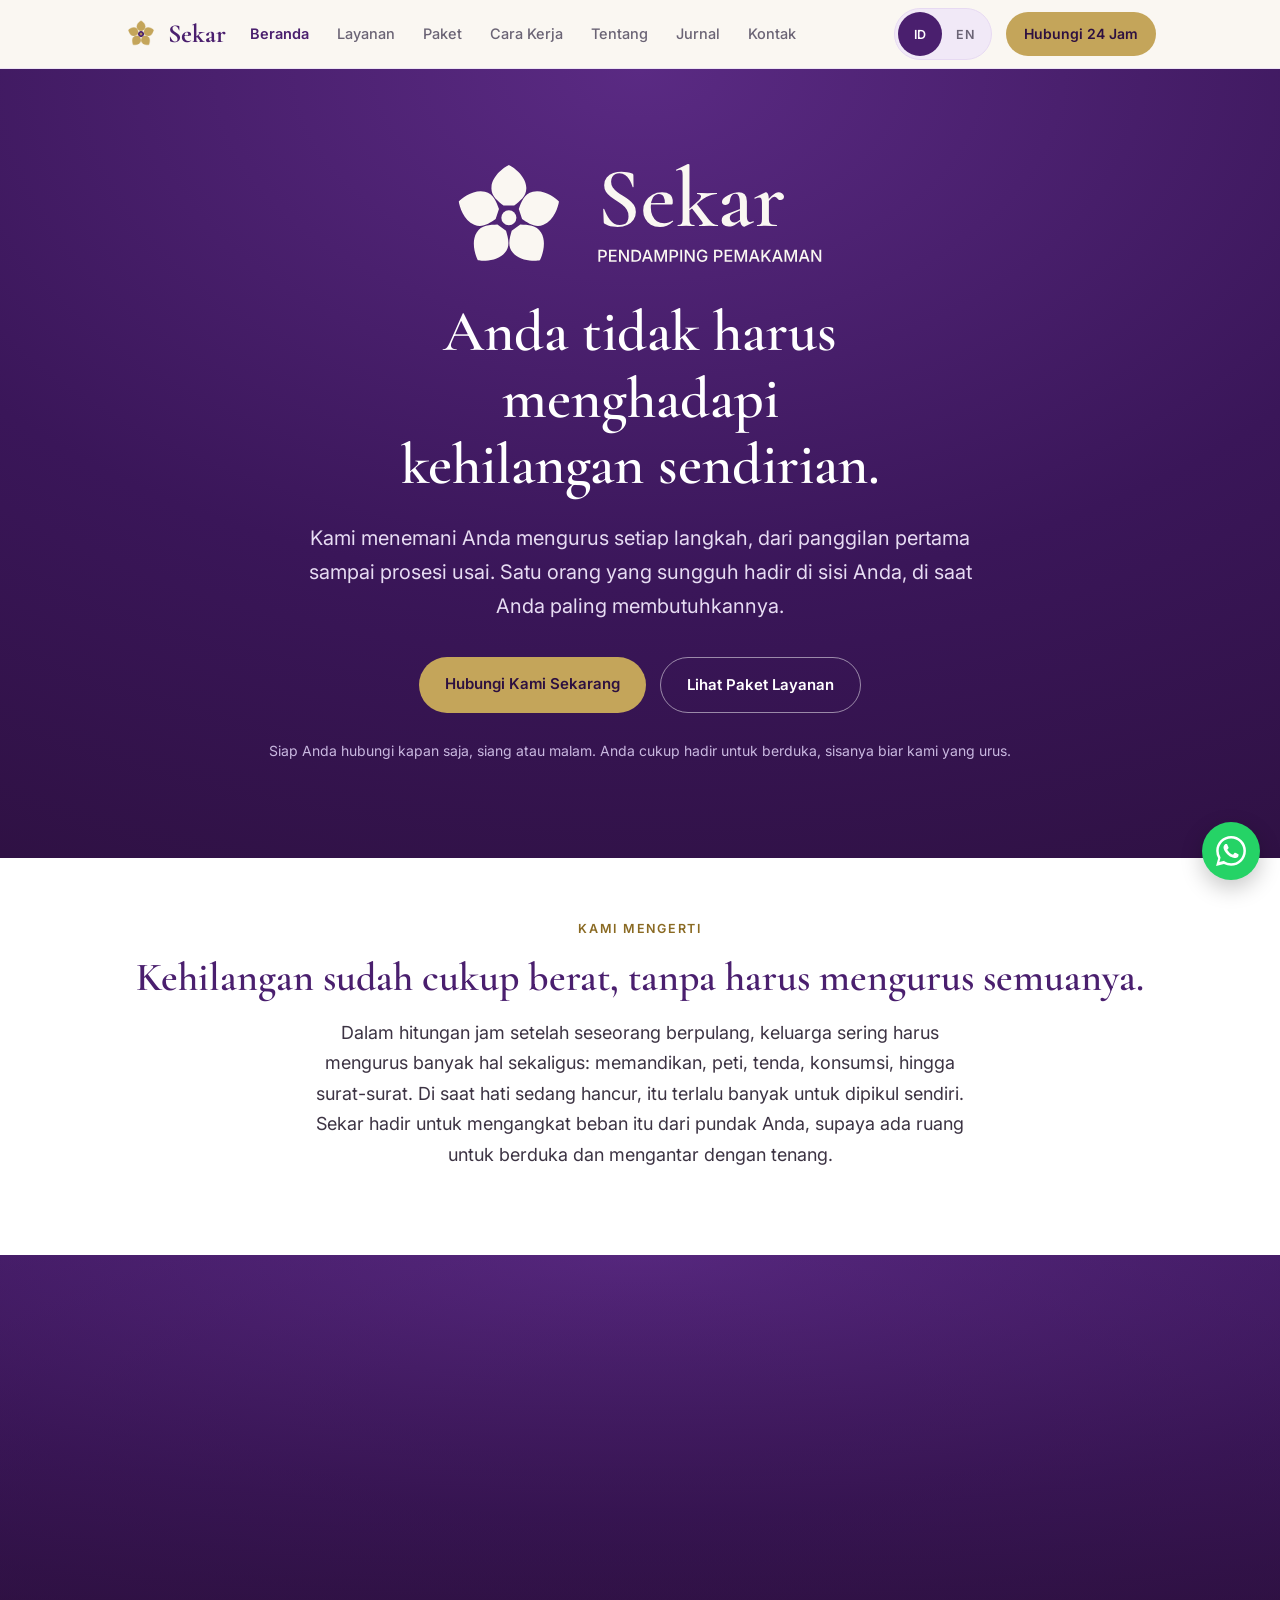
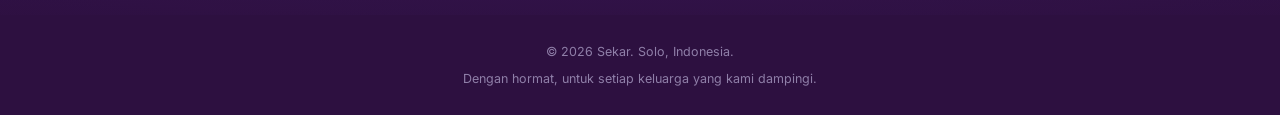
==== commit 2816fe9d: "Extend report to 14 pages: policy, international lessons, recommendations - Add outcome sections the" ====
--- a/index.html
+++ b/index.html
@@ -456,8 +456,8 @@
       "jurnal.featured": "Laporan unggulan",
       "jurnal.cardTitle": "Harga Sebuah Tempat Peristirahatan",
       "jurnal.cardSub": "Ekonomi lahan pemakaman di perkotaan Jawa, dan apa artinya bagi keluarga.",
-      "jurnal.cardMeta": "Edisi Juli 2026 · 10 halaman · Dwibahasa ID/EN",
-      "jurnal.cardDesc": "Lahan pemakaman umum di kota-kota besar Jawa hampir habis. Biaya tempat peristirahatan terbentang dari ratusan ribu hingga ratusan juta rupiah, dan harga terus naik setiap tahun. Laporan ini menelusuri datanya, dari angka kematian hingga harga tanah, dengan sumber yang dapat ditelusuri.",
+      "jurnal.cardMeta": "Edisi Juli 2026 · 14 halaman · Dwibahasa ID/EN",
+      "jurnal.cardDesc": "Lahan pemakaman umum di kota-kota besar Jawa hampir habis, biaya terus naik, dan kejelasan langka. Laporan ini menelusuri datanya, membandingkan kebijakan negara lain, lalu menawarkan langkah nyata bagi pemerintah, penyedia, dan keluarga.",
       "jurnal.n1": "~1,65 jt", "jurnal.s1": "estimasi kematian / tahun",
       "jurnal.n2": "~85%", "jurnal.s2": "lahan TPU kota terpakai",
       "jurnal.n3": "5–12%", "jurnal.s3": "kenaikan harga tanah / tahun",
@@ -584,8 +584,8 @@
       "jurnal.featured": "Featured report",
       "jurnal.cardTitle": "The Price of a Final Resting Place",
       "jurnal.cardSub": "The economics of burial land in urban Java, and what it means for families.",
-      "jurnal.cardMeta": "July 2026 edition · 10 pages · Bilingual ID/EN",
-      "jurnal.cardDesc": "Public burial land in Java's large cities is nearly exhausted. The cost of a resting place ranges from a few hundred thousand to several hundred million rupiah, and prices keep rising every year. This report traces the data, from death counts to land prices, with sources you can check.",
+      "jurnal.cardMeta": "July 2026 edition · 14 pages · Bilingual ID/EN",
+      "jurnal.cardDesc": "Public burial land in Java's large cities is nearly exhausted, costs keep rising, and clarity is scarce. This report traces the data, compares policies from other countries, and sets out concrete steps for government, providers, and families.",
       "jurnal.n1": "~1.65M", "jurnal.s1": "est. deaths / year",
       "jurnal.n2": "~85%", "jurnal.s2": "of urban cemetery land used",
       "jurnal.n3": "5–12%", "jurnal.s3": "land-price growth / year",
